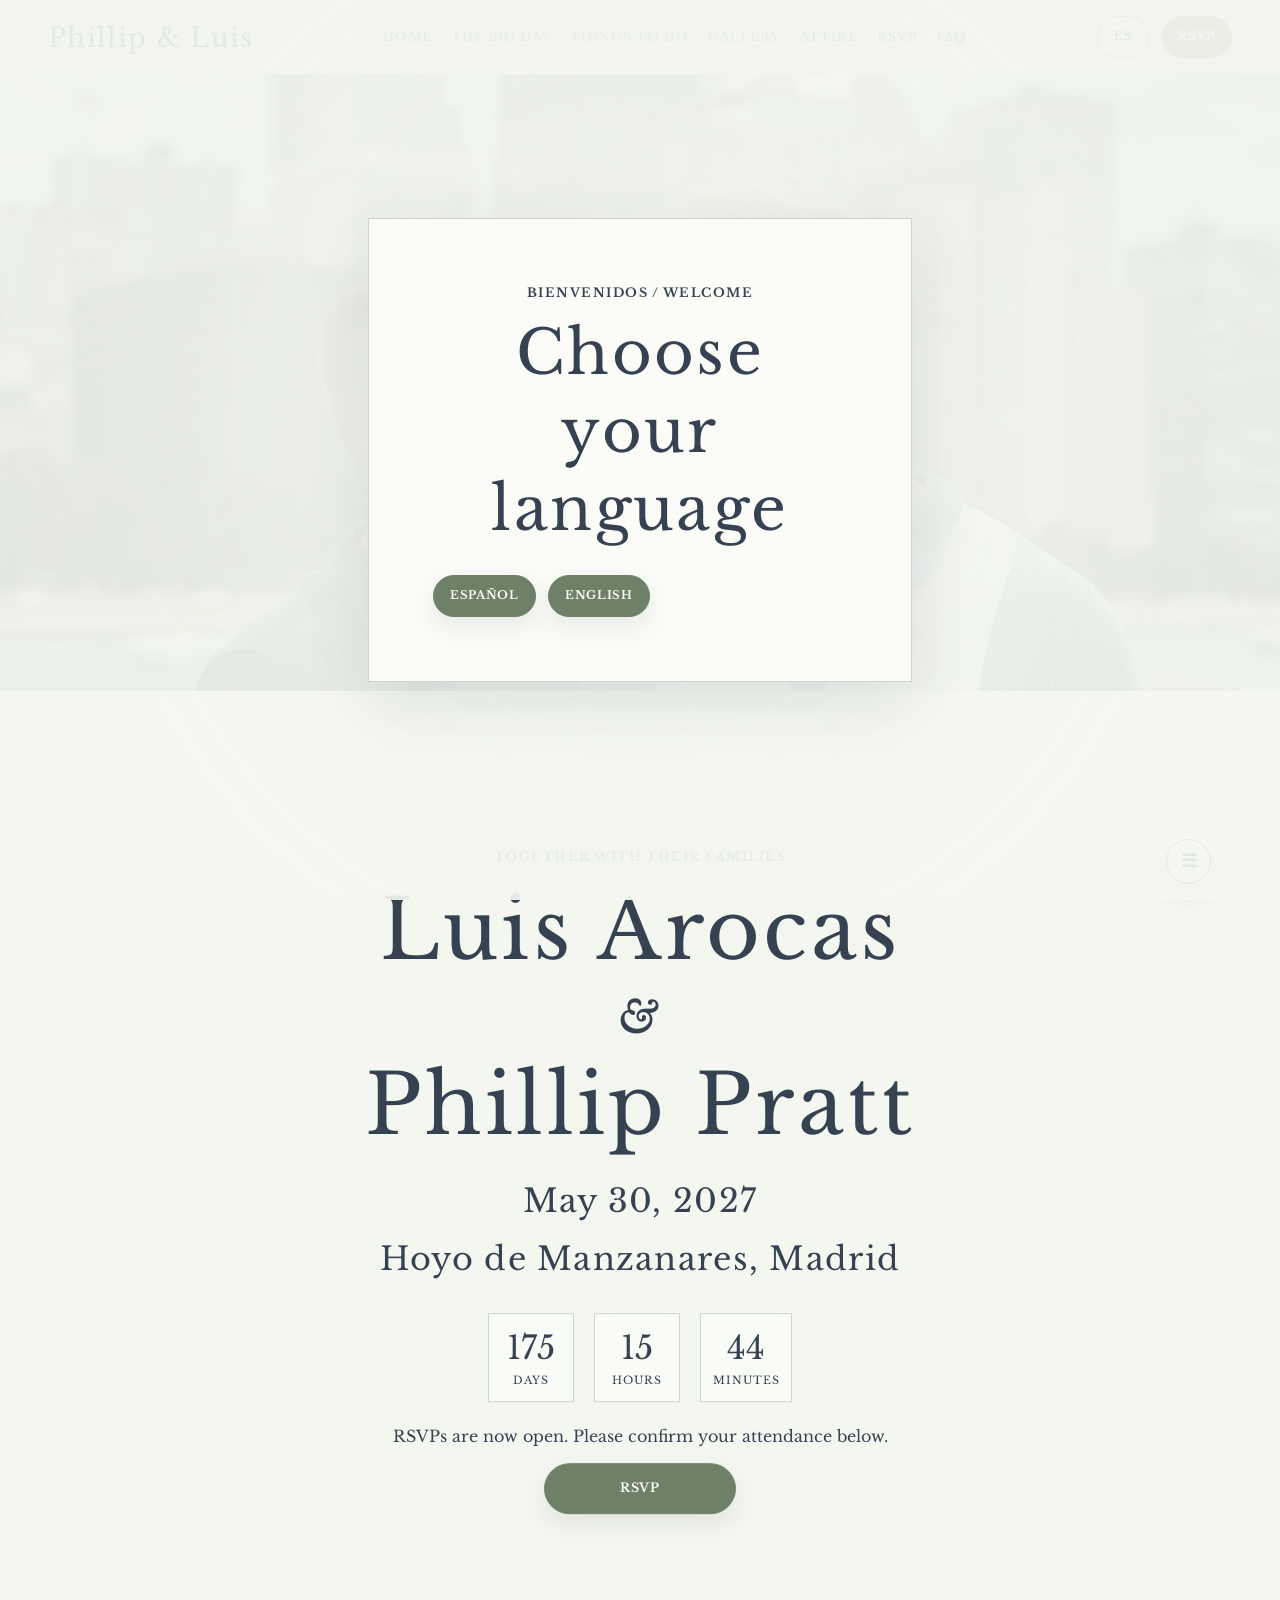
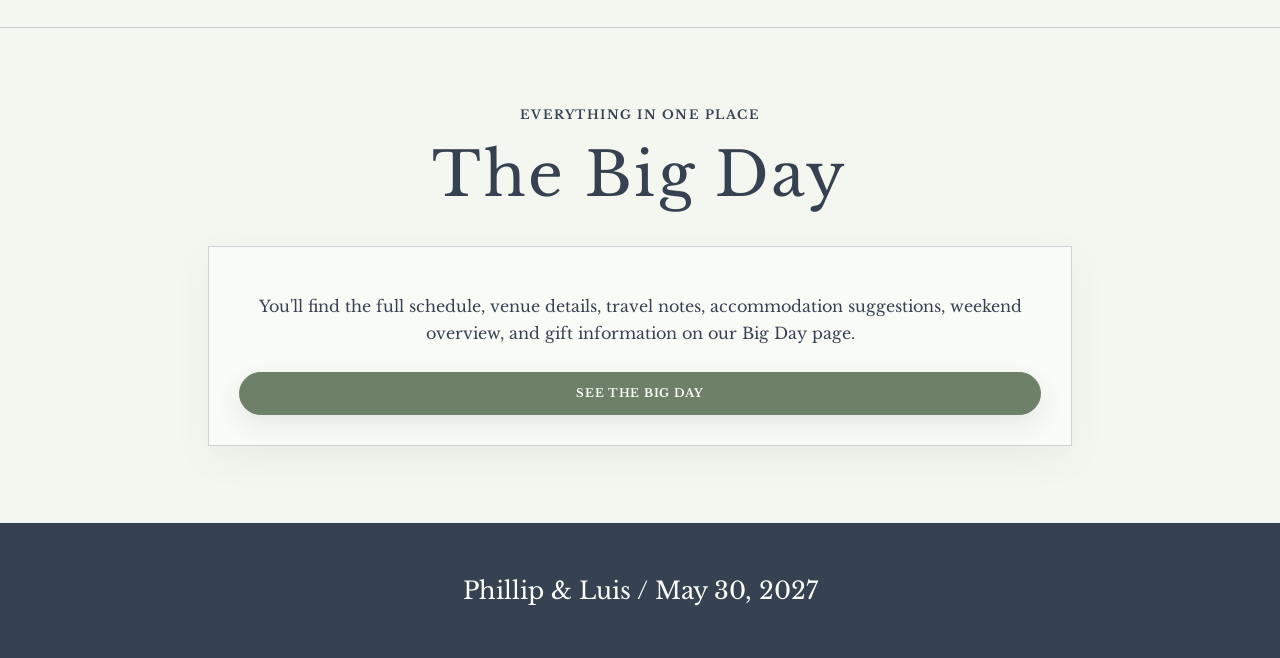
==== index.html @ b7aa7c2f "Add bilingual photo gallery" ====
<!doctype html>
<html lang="en">
  <head>
    <meta charset="utf-8" />
    <meta name="viewport" content="width=device-width, initial-scale=1" />
    <meta name="robots" content="noindex,nofollow,noarchive" />
    <title>Phillip Pratt & Luis Arocas</title>
    <script>
      try {
        if (localStorage.getItem("wedding-language")) {
          document.documentElement.classList.add("language-selected");
        }
      } catch (error) {
        // The language chooser remains available if storage is unavailable.
      }
    </script>
    <link rel="preconnect" href="https://fonts.googleapis.com" />
    <link rel="preconnect" href="https://fonts.gstatic.com" crossorigin />
    <link href="https://fonts.googleapis.com/css2?family=Libre+Baskerville:wght@400;700&display=swap" rel="stylesheet" />
    <link rel="stylesheet" href="styles.css" />
  </head>
  <body>
    <img
      class="floral floral-top"
      src="https://images.zola.com/2f2a85e8-7ad9-4984-886c-dd6a19357088"
      alt=""
      aria-hidden="true"
    />
    <img
      class="floral floral-bottom"
      src="https://images.zola.com/77ef4b64-973d-46e7-836f-13b0da264eaf"
      alt=""
      aria-hidden="true"
    />

    <div class="language-gate" id="languageGate" role="dialog" aria-modal="true" aria-labelledby="languageTitle">
      <div class="gate-panel">
        <p class="kicker">Bienvenidos / Welcome</p>
        <h1 id="languageTitle">Choose your language</h1>
        <div class="gate-actions" aria-label="Language options">
          <button class="button primary" data-language-choice="es">Español</button>
          <button class="button primary" data-language-choice="en">English</button>
        </div>
      </div>
    </div>

    <header class="site-header">
      <a class="brand" href="#home" data-i18n="brand">Phillip & Luis</a>
      <nav class="desktop-nav" aria-label="Main navigation">
        <a href="#home"><span class="desktop-label" data-i18n="navHome">Home</span><span class="mobile-label" data-i18n="navHomeMobile">Home</span></a>
        <a href="big-day.html"><span class="desktop-label" data-i18n="navBigDay">The Big Day</span><span class="mobile-label" data-i18n="navBigDayMobile">Big Day</span></a>
        <a href="things-to-do.html"><span class="desktop-label" data-i18n="navThings">Things to Do</span><span class="mobile-label" data-i18n="navThingsMobile">Plans</span></a>
        <a href="gallery.html"><span class="desktop-label" data-i18n="navGallery">Gallery</span><span class="mobile-label" data-i18n="navGalleryMobile">Photos</span></a>
        <a class="english-attire-only" href="attire.html"><span class="desktop-label" data-i18n="navAttire">Attire</span><span class="mobile-label" data-i18n="navAttireMobile">Attire</span></a>
        <a href="https://www.zola.com/wedding/luisandphil/rsvp">RSVP</a>
        <a href="faq.html"><span class="desktop-label" data-i18n="navFaq">FAQ</span><span class="mobile-label" data-i18n="navFaqMobile">FAQ</span></a>
      </nav>
      <div class="header-actions">
        <button class="lang-toggle" id="languageToggle" type="button" aria-label="Switch language">ES</button>
        <a class="rsvp-link" id="rsvpHeaderLink" href="#" data-i18n="rsvp">RSVP</a>
      </div>
    </header>

    <main>
      <section class="couple-photo-banner" aria-label="Luis and Phillip">
        <img
          src="assets/luis-phillip-chicago.webp"
          alt="Luis and Phillip together in Chicago"
          width="1800"
          height="2829"
          decoding="async"
        />
      </section>

      <section class="hero" id="home">
        <div class="hero-inner">
          <p class="kicker" data-i18n="heroKicker">Together with their families</p>
          <h1>
            <span data-i18n="firstName">Luis Arocas</span>
            <span class="amp">&amp;</span>
            <span data-i18n="secondName">Phillip Pratt</span>
          </h1>
          <p class="date" data-i18n="date">May 30, 2027</p>
          <p class="place" data-i18n="place">Hoyo de Manzanares, Madrid</p>
          <div class="countdown" id="countdown" aria-label="Countdown to wedding">
            <span><strong id="days">000</strong><small data-i18n="days">days</small></span>
            <span><strong id="hours">00</strong><small data-i18n="hours">hours</small></span>
            <span><strong id="minutes">00</strong><small data-i18n="minutes">minutes</small></span>
          </div>
          <p class="rsvp-prompt" data-i18n="rsvpPrompt">
            RSVPs are now open. Please confirm your attendance below.
          </p>
          <a class="button primary large" id="rsvpHeroLink" href="#" data-i18n="rsvp">RSVP</a>
        </div>
      </section>

      <section class="section teaser-section" id="big-day-summary">
        <div class="section-heading">
          <p class="kicker" data-i18n="summaryKicker">Everything in one place</p>
          <h2 data-i18n="summaryTitle">The Big Day</h2>
        </div>
        <div class="summary-card">
          <p data-i18n="summaryBody">
            You'll find the full schedule, venue details, travel notes, accommodation suggestions, weekend overview,
            and gift information on our Big Day page.
          </p>
          <a class="button primary" href="big-day.html" data-i18n="summaryButton">See The Big Day</a>
        </div>
      </section>

    </main>

    <footer class="site-footer">
      <p>Phillip & Luis / May 30, 2027</p>
    </footer>

    <button class="section-menu-toggle" id="sectionMenuToggle" type="button" aria-label="Open sections menu">&#9776;</button>
    <div class="section-menu" id="sectionMenu">
      <div class="section-menu-panel">
        <a href="#home" data-i18n="navHome">Home</a>
        <a href="big-day.html" data-i18n="navBigDay">The Big Day</a>
        <a href="things-to-do.html" data-i18n="navThings">Things to Do</a>
        <a href="gallery.html" data-i18n="navGallery">Gallery</a>
        <a class="english-attire-only" href="attire.html" data-i18n="navAttire">Attire</a>
        <a href="faq.html" data-i18n="navFaq">FAQ</a>
      </div>
    </div>

    <button class="back-to-top" id="backToTop" type="button" aria-label="Back to top">&#8593;</button>

    <script src="script.js"></script>
  </body>
</html>
---- styles.css ----
:root {
  --cream: #f4f7f0;
  --paper: #fbfcf8;
  --sage: #ced9cb;
  --olive: #6f8068;
  --deep: #364252;
  --moss: #dfe7db;
  --clay: #997b68;
  --ink: #364252;
  --line: rgba(54, 66, 82, 0.22);
  --shadow: 0 20px 60px rgba(54, 66, 82, 0.12);
  color-scheme: light;
}

* {
  box-sizing: border-box;
}

html {
  scroll-behavior: smooth;
}

body {
  margin: 0;
  min-height: 100vh;
  min-height: 100dvh;
  overflow-x: clip;
  display: flex;
  flex-direction: column;
  color: var(--ink);
  background: var(--cream);
  font-family: "Libre Baskerville", Georgia, serif;
  position: relative;
}

a {
  color: inherit;
}

.site-header {
  position: sticky;
  top: 0;
  z-index: 10;
  display: grid;
  grid-template-columns: auto 1fr auto;
  align-items: center;
  gap: 1rem;
  padding: 1rem clamp(1rem, 4vw, 3rem);
  background: rgba(206, 217, 203, 0.88);
  border-bottom: 1px solid var(--line);
  backdrop-filter: blur(18px);
}

.brand {
  font-size: clamp(1.2rem, 3vw, 1.65rem);
  font-weight: 400;
  letter-spacing: 0.05em;
  text-decoration: none;
}

.desktop-nav {
  display: flex;
  justify-content: center;
  gap: clamp(0.65rem, 1.5vw, 1.25rem);
  font-size: 0.76rem;
  letter-spacing: 0.08em;
  text-transform: uppercase;
}

.desktop-nav a,
.text-link {
  text-decoration: none;
  border-bottom: 1px solid transparent;
}

.mobile-label {
  display: none;
}

.desktop-nav a:hover,
.text-link:hover {
  border-color: currentColor;
}

.header-actions,
.gate-actions {
  display: flex;
  align-items: center;
  gap: 0.75rem;
}

.lang-toggle,
.rsvp-link,
.button {
  display: inline-flex;
  min-height: 2.65rem;
  align-items: center;
  justify-content: center;
  border: 1px solid var(--olive);
  border-radius: 999px;
  padding: 0 1rem;
  background: transparent;
  color: var(--deep);
  font: 700 0.72rem/1 "Libre Baskerville", Georgia, serif;
  letter-spacing: 0.06em;
  text-decoration: none;
  text-transform: uppercase;
  cursor: pointer;
  box-shadow: 0 10px 24px rgba(54, 66, 82, 0.1);
  transition:
    transform 160ms ease,
    background-color 160ms ease,
    color 160ms ease,
    border-color 160ms ease,
    box-shadow 160ms ease;
}

.button.primary,
.rsvp-link {
  background: var(--olive);
  color: var(--paper);
}

.lang-toggle:hover,
.rsvp-link:hover,
.button:hover,
.hotel-button:hover,
.resource-links a:hover,
.section-menu-toggle:hover,
.back-to-top:hover {
  transform: translateY(-1px);
  box-shadow: 0 14px 30px rgba(54, 66, 82, 0.16);
}

.button.large {
  min-width: 12rem;
  min-height: 3.2rem;
  margin-top: 0.85rem;
  padding-inline: 1.75rem;
  font-size: 0.78rem;
}

.language-gate {
  position: fixed;
  inset: 0;
  z-index: 30;
  display: grid;
  place-items: center;
  padding: 1.2rem;
  background:
    linear-gradient(rgba(244, 247, 240, 0.92), rgba(244, 247, 240, 0.92)),
    radial-gradient(circle at center, var(--moss), transparent 34rem);
}

.language-gate.is-hidden {
  display: none;
}

.language-selected .language-gate {
  display: none;
}

.gate-panel {
  width: min(34rem, 100%);
  padding: clamp(2rem, 6vw, 4rem);
  text-align: center;
  background: var(--paper);
  border: 1px solid var(--line);
  box-shadow: var(--shadow);
}

.gate-panel h1,
.hero h1,
.section h2 {
  margin: 0;
  font-weight: 400;
  line-height: 1.28;
  letter-spacing: 0.04em;
}

.gate-panel h1 {
  font-size: clamp(2rem, 7vw, 3.8rem);
  margin-bottom: 1.7rem;
}

.kicker {
  margin: 0 0 0.65rem;
  color: var(--deep);
  font-size: 0.78rem;
  font-weight: 700;
  letter-spacing: 0.12em;
  text-transform: uppercase;
}

.hero {
  min-height: calc(100vh - 4.25rem);
  display: grid;
  place-items: center;
  padding: clamp(3rem, 6vw, 5.5rem) 1.25rem clamp(7rem, 15vw, 12rem);
  text-align: center;
}

.hero-inner {
  width: min(62rem, 100%);
  transform: translateY(clamp(3.8rem, 8.8vh, 6.4rem));
}

.hero h1 {
  display: grid;
  gap: 0.08em;
  color: var(--deep);
  font-size: clamp(2.75rem, 7vw, 5.15rem);
}

.hero h1 span {
  white-space: nowrap;
}

.hero .amp {
  color: var(--deep);
  font-size: 0.54em;
  font-style: italic;
}

.date,
.place {
  margin: 1rem 0 0;
  font-size: clamp(1.45rem, 3vw, 2rem);
  letter-spacing: 0.04em;
}

.place {
  margin-top: 0.35rem;
  color: var(--deep);
}

.countdown {
  display: flex;
  justify-content: center;
  gap: clamp(0.75rem, 3vw, 1.25rem);
  margin-top: 1.7rem;
}

.hero-link-row {
  margin: 1rem 0 0;
}

.rsvp-prompt {
  width: min(32rem, 100%);
  margin: 1.35rem auto 0;
  color: var(--deep);
  font-size: clamp(0.86rem, 1.6vw, 1rem);
  line-height: 1.6;
}

.summary-card,
.gift-card {
  background: rgba(251, 252, 248, 0.82);
  border: 1px solid var(--line);
  box-shadow: 0 12px 36px rgba(55, 61, 45, 0.06);
}

.summary-card,
.gift-card {
  width: min(54rem, 100%);
  margin-inline: auto;
  display: grid;
  gap: 0.65rem;
  padding: clamp(1.35rem, 3vw, 1.9rem);
  text-align: center;
}

.teaser-section {
  padding-top: clamp(2.7rem, 6vw, 4rem);
}

.couple-photo-banner {
  width: 100%;
  aspect-ratio: 2.08 / 1;
  background: var(--sage);
  overflow: hidden;
}

.couple-photo-banner img {
  display: block;
  width: 100%;
  height: 100%;
  object-fit: cover;
  object-position: center 35%;
}

.page-copy-stack {
  width: min(58rem, 100%);
  margin-inline: auto;
}

.countdown-section {
  padding-top: clamp(1rem, 3vw, 2rem);
}

.countdown-static {
  width: min(28rem, 100%);
  margin-inline: auto;
}

.notice-countdown {
  padding-top: 0;
}

.countdown span {
  min-width: 5.4rem;
  padding: 0.85rem 0.7rem;
  background: rgba(251, 252, 248, 0.72);
  border: 1px solid var(--line);
}

.countdown strong {
  display: block;
  font-size: 2rem;
  font-weight: 400;
}

.countdown small {
  color: var(--deep);
  font-size: 0.68rem;
  letter-spacing: 0.1em;
  text-transform: uppercase;
}

.section {
  padding: clamp(3rem, 6vw, 5rem) clamp(1.25rem, 5vw, 5rem);
  border-top: 1px solid var(--line);
}

.section-heading {
  max-width: 52rem;
  margin: 0 auto clamp(1.2rem, 3vw, 2rem);
  text-align: center;
}

.section h2 {
  color: var(--deep);
  font-size: clamp(2rem, 5vw, 3.8rem);
}

#travel h2 {
  white-space: nowrap;
}

.timeline,
.faq-list,
.venue-panel {
  width: min(54rem, 100%);
  margin-inline: auto;
}

.timeline {
  display: grid;
  gap: 0.8rem;
}

.timeline article,
.venue-panel,
.info-grid article,
.faq-list details {
  background: rgba(251, 252, 248, 0.76);
  border: 1px solid var(--line);
  box-shadow: 0 12px 36px rgba(55, 61, 45, 0.06);
}

.timeline article {
  display: grid;
  gap: 0.75rem;
  padding: clamp(1.2rem, 3vw, 1.8rem);
  text-align: center;
}

h3 {
  margin: 0 0 0.4rem;
  font-size: 1.7rem;
  font-weight: 400;
}

p {
  line-height: 1.65;
}

.timeline p,
.venue-panel p,
.info-grid p,
.faq-list p,
.copy-stack p {
  margin: 0;
}

.venue-panel {
  margin-top: 1rem;
  padding: clamp(1.2rem, 3vw, 1.8rem);
  text-align: center;
}

.attire,
.section-note,
.banner-copy {
  color: var(--deep);
}

.banner-copy {
  width: min(40rem, 100%);
  margin: 1.75rem auto 0;
  font-size: 0.9rem;
  padding: 0.95rem 1.1rem;
  background: rgba(231, 236, 227, 0.88);
  border: 1px solid rgba(54, 66, 82, 0.12);
}

.split {
  display: grid;
  grid-template-columns: minmax(15rem, 0.75fr) minmax(18rem, 1fr);
  gap: clamp(2rem, 6vw, 5rem);
  align-items: start;
}

#travel.split {
  grid-template-columns: 1fr;
  gap: clamp(0.8rem, 2vw, 1.25rem);
}

#hotels.split {
  grid-template-columns: 1fr;
  gap: clamp(0.8rem, 2vw, 1.25rem);
}

#travel > div:first-child {
  max-width: 46rem;
  margin-inline: auto;
  text-align: center;
}

#travel .copy-stack,
#hotels .copy-stack {
  width: min(58rem, 100%);
  margin-inline: auto;
}

.muted {
  background: rgba(255, 253, 248, 0.42);
}

.copy-stack {
  display: grid;
  gap: 1rem;
  font-size: 1.03rem;
}

.travel-note {
  display: grid;
  grid-template-columns: repeat(2, minmax(0, 1fr));
  gap: 1rem;
}

.travel-note article {
  display: grid;
  gap: 0.9rem;
  align-content: start;
  padding: clamp(1.2rem, 3vw, 1.8rem);
  background: rgba(251, 252, 248, 0.76);
  border: 1px solid var(--line);
  box-shadow: 0 12px 36px rgba(55, 61, 45, 0.06);
}

.resource-links {
  display: flex;
  flex-wrap: wrap;
  gap: 0.65rem;
  margin-top: 0.2rem;
}

.resource-links a {
  display: inline-flex;
  min-height: 2.55rem;
  align-items: center;
  border: 1px solid var(--deep);
  border-radius: 999px;
  padding: 0.7rem 0.95rem;
  background: var(--deep);
  color: var(--paper);
  font-size: 0.72rem;
  font-weight: 700;
  letter-spacing: 0.05em;
  text-decoration: none;
  text-transform: uppercase;
}

.resource-links a:hover {
  border-color: var(--deep);
  background: transparent;
  color: var(--deep);
}

html[lang="es"] .english-only {
  display: none;
}

html[lang="es"] .english-attire-only {
  display: none;
}

.hotel-grid {
  display: grid;
  grid-template-columns: repeat(2, minmax(0, 1fr));
  gap: 0.85rem;
}

.hotel-card {
  display: grid;
  gap: 0.8rem;
  align-content: start;
  padding: 1.35rem;
  background: rgba(251, 252, 248, 0.82);
  border: 1px solid var(--line);
  box-shadow: 0 12px 36px rgba(55, 61, 45, 0.06);
}

.shuttle-card {
  grid-column: 1 / -1;
}

.hotel-button {
  display: inline-flex;
  min-height: 3rem;
  align-items: center;
  justify-content: center;
  border: 1px solid var(--deep);
  border-radius: 999px;
  padding: 0.85rem 1.2rem;
  background: var(--deep);
  color: var(--paper);
  font-size: 0.78rem;
  font-weight: 700;
  letter-spacing: 0.06em;
  text-align: center;
  text-decoration: none;
  text-transform: uppercase;
  box-shadow: 0 10px 24px rgba(54, 66, 82, 0.12);
  transition:
    transform 160ms ease,
    background-color 160ms ease,
    color 160ms ease;
}

.hotel-button:hover {
  background: transparent;
  color: var(--deep);
}

.info-grid {
  display: grid;
  grid-template-columns: repeat(2, minmax(0, 1fr));
  gap: 0.85rem;
}

.info-grid article,
.faq-list details {
  padding: 1.35rem;
}

.faq-list {
  display: grid;
  gap: 0.7rem;
}

.faq-list summary {
  cursor: pointer;
  font-size: 1.45rem;
}

.site-footer {
  margin-top: auto;
  padding: 3rem 1rem;
  color: var(--paper);
  background: var(--deep);
  text-align: center;
}

.site-footer p {
  margin: 0;
  font-size: 1.5rem;
}

.notice-page {
  position: relative;
  min-height: 100vh;
  padding: clamp(2rem, 5vw, 3rem) 1.25rem;
  display: grid;
  place-items: center;
}

.notice-card {
  position: relative;
  z-index: 1;
  width: min(34rem, 100%);
  padding: clamp(2rem, 6vw, 3rem);
  text-align: center;
  background: rgba(251, 252, 248, 0.92);
  border: 1px solid var(--line);
  box-shadow: var(--shadow);
}

.notice-card h1 {
  margin: 0.35rem 0 0;
  color: var(--deep);
  font-size: clamp(2rem, 6vw, 3.2rem);
  font-weight: 400;
  line-height: 1.22;
  letter-spacing: 0.04em;
}

.notice-card p {
  margin: 1rem 0 0;
  line-height: 1.7;
}

.notice-actions {
  display: flex;
  justify-content: center;
  gap: 0.75rem;
  margin-top: 1.5rem;
}

.subpage-main {
  position: relative;
  z-index: 1;
}

.subpage-hero {
  padding: clamp(5.5rem, 10vw, 7.5rem) clamp(1.25rem, 5vw, 5rem) clamp(2.5rem, 5vw, 4rem);
  text-align: center;
}

.subpage-hero-inner {
  width: min(58rem, 100%);
  margin: 0 auto;
}

.subpage-hero h1 {
  margin: 0;
  color: var(--deep);
  font-size: clamp(2.4rem, 7vw, 4.4rem);
  font-weight: 400;
  line-height: 1.18;
  letter-spacing: 0.04em;
}

.subpage-hero p {
  width: min(38rem, 100%);
  margin: 1rem auto 0;
  font-size: 1rem;
}

.feature-grid,
.city-grid,
.attire-gallery {
  display: grid;
  gap: 1rem;
  width: min(68rem, 100%);
  margin: 0 auto;
}

.feature-grid,
.city-grid {
  grid-template-columns: repeat(2, minmax(0, 1fr));
}

.feature-grid-single {
  grid-template-columns: minmax(0, 1fr);
  width: min(34rem, 100%);
}

.feature-card,
.city-card,
.attire-copy,
.gallery-card {
  background: rgba(251, 252, 248, 0.82);
  border: 1px solid var(--line);
  box-shadow: 0 12px 36px rgba(55, 61, 45, 0.06);
}

.feature-card,
.city-card {
  display: grid;
  gap: 0.9rem;
  align-content: start;
  padding: clamp(1.25rem, 3vw, 1.8rem);
}

.feature-meta {
  display: flex;
  flex-wrap: wrap;
  gap: 0.5rem;
}

.tag {
  display: inline-flex;
  align-items: center;
  min-height: 2rem;
  padding: 0 0.8rem;
  border: 1px solid var(--line);
  border-radius: 999px;
  background: rgba(223, 231, 219, 0.55);
  font-size: 0.68rem;
  font-weight: 700;
  letter-spacing: 0.08em;
  text-transform: uppercase;
}

.page-section {
  padding: 0 clamp(1.25rem, 5vw, 5rem) clamp(3rem, 6vw, 5rem);
}

.page-section-heading {
  width: min(58rem, 100%);
  margin: 0 auto 1.35rem;
  text-align: center;
}

.page-section-heading h2 {
  margin: 0;
  color: var(--deep);
  font-size: clamp(1.9rem, 5vw, 3rem);
  font-weight: 400;
  letter-spacing: 0.04em;
}

.city-card a,
.feature-card a {
  justify-self: start;
}

.attire-layout {
  display: grid;
  grid-template-columns: minmax(16rem, 0.85fr) minmax(20rem, 1.15fr);
  gap: 1rem;
  width: min(68rem, 100%);
  margin: 0 auto;
}

.attire-copy {
  display: grid;
  gap: 1rem;
  align-content: start;
  padding: clamp(1.35rem, 3vw, 1.9rem);
}

.attire-gallery {
  grid-template-columns: 1fr;
  gap: 1.25rem;
}

.attire-gallery-large .gallery-card img {
  aspect-ratio: 4 / 3;
}

.attire-gallery-single .gallery-card img {
  height: auto;
  aspect-ratio: auto;
  object-fit: contain;
}

.gallery-section {
  padding-top: clamp(1rem, 2vw, 1.75rem);
}

.gallery-page-grid {
  display: grid;
  grid-template-columns: repeat(3, minmax(0, 1fr));
  gap: 1rem;
  width: min(72rem, 100%);
  margin: 0 auto;
}

.gallery-page-item {
  display: block;
  width: 100%;
  aspect-ratio: 4 / 5;
  margin: 0;
  padding: 0;
  overflow: hidden;
  border: 1px solid var(--line);
  border-radius: 4px;
  background: var(--paper);
  box-shadow: 0 12px 36px rgba(55, 61, 45, 0.08);
  cursor: zoom-in;
}

.gallery-page-item img {
  display: block;
  width: 100%;
  height: 100%;
  object-fit: cover;
  transition: transform 240ms ease;
}

.gallery-page-item-wide {
  grid-column: span 2;
  aspect-ratio: 2 / 1;
}

.gallery-page-item:hover img,
.gallery-page-item:focus-visible img {
  transform: scale(1.015);
}

.gallery-page-item:focus-visible {
  outline: 2px solid var(--deep);
  outline-offset: 3px;
}

.gallery-lightbox {
  width: 100vw;
  max-width: none;
  height: 100vh;
  max-height: none;
  margin: 0;
  padding: clamp(3.5rem, 7vw, 5rem) clamp(3.5rem, 8vw, 7rem);
  overflow: hidden;
  border: 0;
  background: rgba(28, 35, 31, 0.96);
  color: var(--paper);
}

.gallery-lightbox[open] {
  display: grid;
  grid-template-columns: auto minmax(0, 1fr) auto;
  align-items: center;
  gap: clamp(0.75rem, 2vw, 1.5rem);
}

.gallery-lightbox::backdrop {
  background: rgba(28, 35, 31, 0.82);
}

.gallery-lightbox img {
  display: block;
  width: 100%;
  height: 100%;
  min-height: 0;
  object-fit: contain;
}

.gallery-lightbox-close,
.gallery-lightbox-nav {
  display: inline-grid;
  width: 2.75rem;
  height: 2.75rem;
  place-items: center;
  border: 1px solid rgba(251, 252, 248, 0.65);
  border-radius: 50%;
  background: rgba(251, 252, 248, 0.1);
  color: var(--paper);
  font: 400 1.35rem/1 Georgia, serif;
  cursor: pointer;
}

.gallery-lightbox-close {
  position: absolute;
  top: 1rem;
  right: 1rem;
  font-size: 1.8rem;
}

.gallery-lightbox-close:hover,
.gallery-lightbox-nav:hover {
  background: rgba(251, 252, 248, 0.22);
}

.gallery-card {
  overflow: hidden;
}

.gallery-card img {
  display: block;
  width: 100%;
  aspect-ratio: 5 / 4;
  object-fit: cover;
}

.gallery-card figcaption {
  padding: 0.85rem 1rem 1rem;
  font-size: 0.88rem;
  line-height: 1.55;
}

.back-to-top {
  position: fixed;
  right: 1rem;
  bottom: 1rem;
  z-index: 20;
  width: 2.8rem;
  min-height: 2.8rem;
  border: 1px solid var(--deep);
  border-radius: 999px;
  padding: 0;
  background: var(--deep);
  color: var(--paper);
  font: 700 1rem/1 "Libre Baskerville", Georgia, serif;
  box-shadow: 0 10px 24px rgba(54, 66, 82, 0.12);
  cursor: pointer;
  opacity: 0;
  pointer-events: none;
  transform: translateY(0.6rem);
  transition:
    opacity 160ms ease,
    transform 160ms ease;
}

.back-to-top.is-visible {
  opacity: 1;
  pointer-events: auto;
  transform: translateY(0);
}

.section-menu-toggle {
  position: fixed;
  right: 4.3rem;
  bottom: 1rem;
  z-index: 20;
  width: 2.8rem;
  min-height: 2.8rem;
  border: 1px solid var(--deep);
  border-radius: 999px;
  padding: 0;
  background: rgba(251, 252, 248, 0.96);
  color: var(--deep);
  font: 700 1.1rem/1 "Libre Baskerville", Georgia, serif;
  box-shadow: 0 10px 24px rgba(54, 66, 82, 0.12);
  cursor: pointer;
}

.section-menu {
  position: fixed;
  right: 1rem;
  bottom: 4.4rem;
  z-index: 19;
  opacity: 0;
  pointer-events: none;
  transform: translateY(0.5rem);
  transition:
    opacity 160ms ease,
    transform 160ms ease;
}

.section-menu.is-open {
  opacity: 1;
  pointer-events: auto;
  transform: translateY(0);
}

.section-menu-panel {
  display: grid;
  gap: 0.5rem;
  width: min(22rem, 100%);
  margin-left: auto;
  padding: 0.8rem;
  background: rgba(251, 252, 248, 0.98);
  border: 1px solid var(--line);
  box-shadow: 0 18px 36px rgba(54, 66, 82, 0.18);
}

.section-menu-panel a {
  display: block;
  padding: 0.7rem 0.85rem;
  color: var(--deep);
  text-decoration: none;
  border: 1px solid transparent;
}

.section-menu-panel a:hover {
  border-color: var(--line);
  background: rgba(206, 217, 203, 0.24);
}

.floral {
  position: absolute;
  z-index: 0;
  pointer-events: none;
  opacity: 0.94;
  display: block;
  height: auto;
  max-width: 100vw;
  user-select: none;
}

.floral-top {
  top: 4.25rem;
  left: 0;
  width: 100%;
}

.floral-bottom {
  right: 0;
  bottom: 0;
  width: min(80%, 54rem);
}

main,
.site-header,
.site-footer {
  position: relative;
  z-index: 1;
}

main {
  flex: 1 0 auto;
}

@media (max-width: 820px) {
  .site-header {
    grid-template-columns: 1fr auto;
  }

  .desktop-nav {
    grid-column: 1 / -1;
    order: 3;
    overflow-x: auto;
    justify-content: start;
    padding-bottom: 0.15rem;
  }

  .header-actions {
    justify-content: end;
  }

  .timeline article,
  .split,
  .info-grid,
  .hotel-grid,
  .travel-note,
  .feature-grid,
  .city-grid,
  .attire-layout,
  .attire-gallery {
    grid-template-columns: 1fr;
  }

  .shuttle-card {
    grid-column: auto;
  }

  .couple-photo-banner {
    aspect-ratio: 3 / 2;
  }

  .couple-photo-banner img {
    object-position: center 40%;
  }

  .gallery-page-grid {
    grid-template-columns: repeat(2, minmax(0, 1fr));
  }
}

@media (max-width: 540px) {
  .site-header {
    grid-template-columns: 1fr auto;
  }

  .desktop-nav {
    display: grid;
    grid-column: 1 / -1;
    order: 3;
    grid-template-columns: repeat(4, minmax(0, 1fr));
    gap: 0.55rem 0.8rem;
    padding-bottom: 0.25rem;
    justify-content: stretch;
    overflow: visible;
    font-size: 0.68rem;
    letter-spacing: 0.05em;
  }

  .desktop-nav a {
    display: block;
    text-align: center;
    white-space: nowrap;
  }

  .desktop-label {
    display: none;
  }

  .mobile-label {
    display: inline;
  }

  .mobile-hidden-nav {
    display: none;
  }

  .floral-top {
    top: 6.2rem;
    left: -8vw;
    width: 116vw;
    max-width: none;
    opacity: 0.82;
  }

  .floral-bottom {
    right: -6vw;
    bottom: -0.4rem;
    width: 84vw;
    max-width: none;
    opacity: 0.82;
  }

  .hero {
    min-height: calc(100vh - 6.25rem);
    padding-top: 3rem;
    padding-inline: 1.2rem;
    padding-bottom: 48vw;
  }

  .hero-inner {
    width: min(21.25rem, 100%);
    transform: translateY(2.9rem);
  }

  .hero h1 {
    font-size: clamp(1.42rem, 7vw, 2.15rem);
    gap: 0.18em;
  }

  .date,
  .place {
    font-size: clamp(0.82rem, 4.2vw, 0.98rem);
  }

  .kicker {
    font-size: 0.62rem;
    letter-spacing: 0.1em;
  }

  .banner-copy {
    width: min(17.75rem, 100%);
    margin-top: 0.95rem;
    font-size: 0.7rem;
    line-height: 1.58;
    padding: 0.78rem 0.85rem;
  }

  #schedule.section {
    padding-top: 2.2rem;
  }

  .button.large {
    min-width: 0;
    margin-top: 1rem;
  }

  #travel h2 {
    font-size: clamp(1.65rem, 9vw, 2.4rem);
  }

  .gate-actions {
    flex-direction: column;
  }

  .countdown {
    gap: 0.45rem;
  }

  .countdown span {
    flex: 1 1 0;
    min-width: 0;
    padding: 0.5rem 0.28rem;
  }

  .countdown strong {
    font-size: 1.12rem;
  }

  .countdown small {
    font-size: 0.5rem;
  }

  .button,
  .rsvp-link,
  .lang-toggle,
  .hotel-button {
    width: 100%;
  }

  .header-actions {
    width: 100%;
  }

  .lang-toggle {
    width: 3.1rem;
  }

  .rsvp-link {
    width: auto;
    flex: 1;
  }

  .notice-actions {
    flex-direction: column;
  }

  .subpage-hero p {
    font-size: 0.94rem;
  }

  .subpage-hero {
    padding-top: 6.4rem;
  }

  .couple-photo-banner img {
    object-position: center 44%;
  }

  .couple-photo-banner {
    aspect-ratio: 4 / 5;
  }

  .gallery-page-grid {
    grid-template-columns: minmax(0, 1fr);
  }

  .gallery-page-item-wide {
    grid-column: auto;
    aspect-ratio: 3 / 2;
  }

  .gallery-lightbox {
    padding: 4rem 0.75rem 1rem;
  }

  .gallery-lightbox[open] {
    grid-template-columns: 2.75rem minmax(0, 1fr) 2.75rem;
    gap: 0.35rem;
  }

  .back-to-top {
    right: 0.75rem;
    bottom: 0.75rem;
  }

  .section-menu-toggle {
    right: 4rem;
    bottom: 0.75rem;
  }

  .section-menu {
    left: 0.75rem;
    right: 0.75rem;
    bottom: 4.15rem;
  }

  .section-menu-panel {
    width: 100%;
  }
}
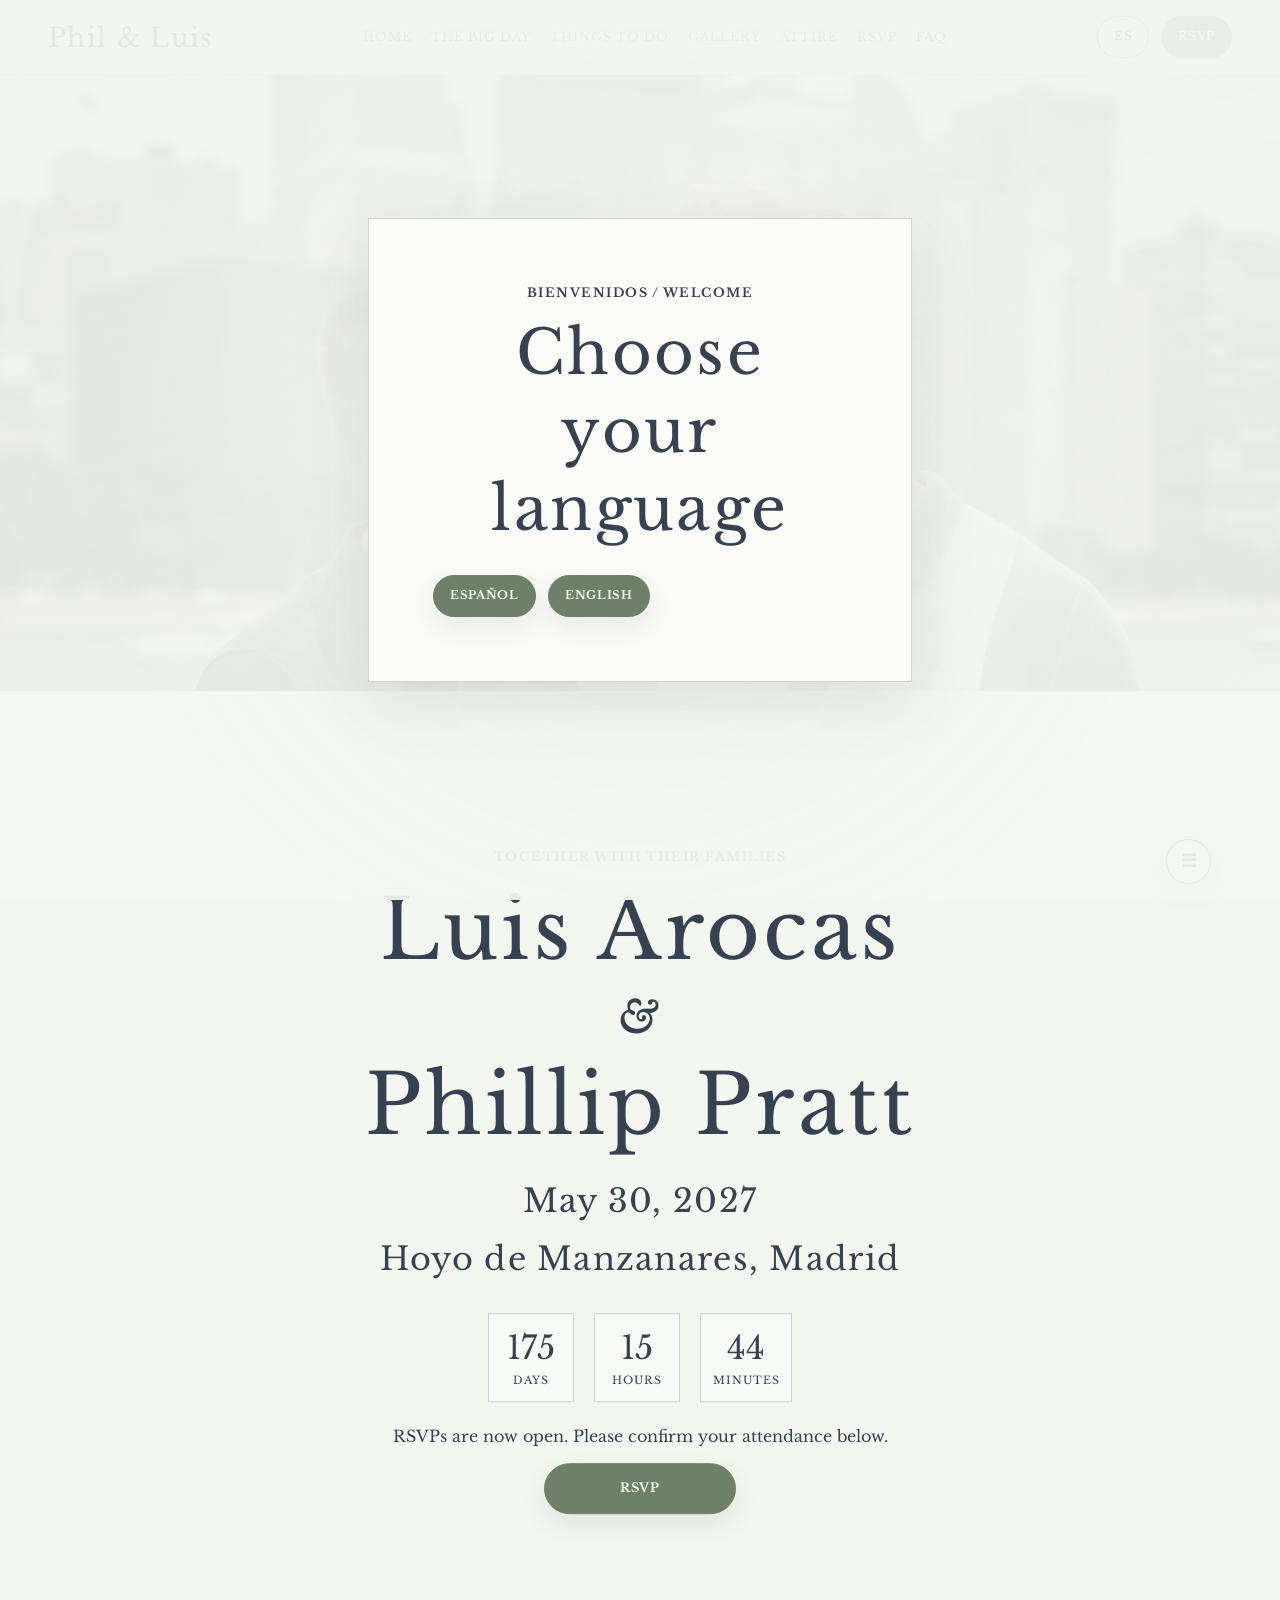
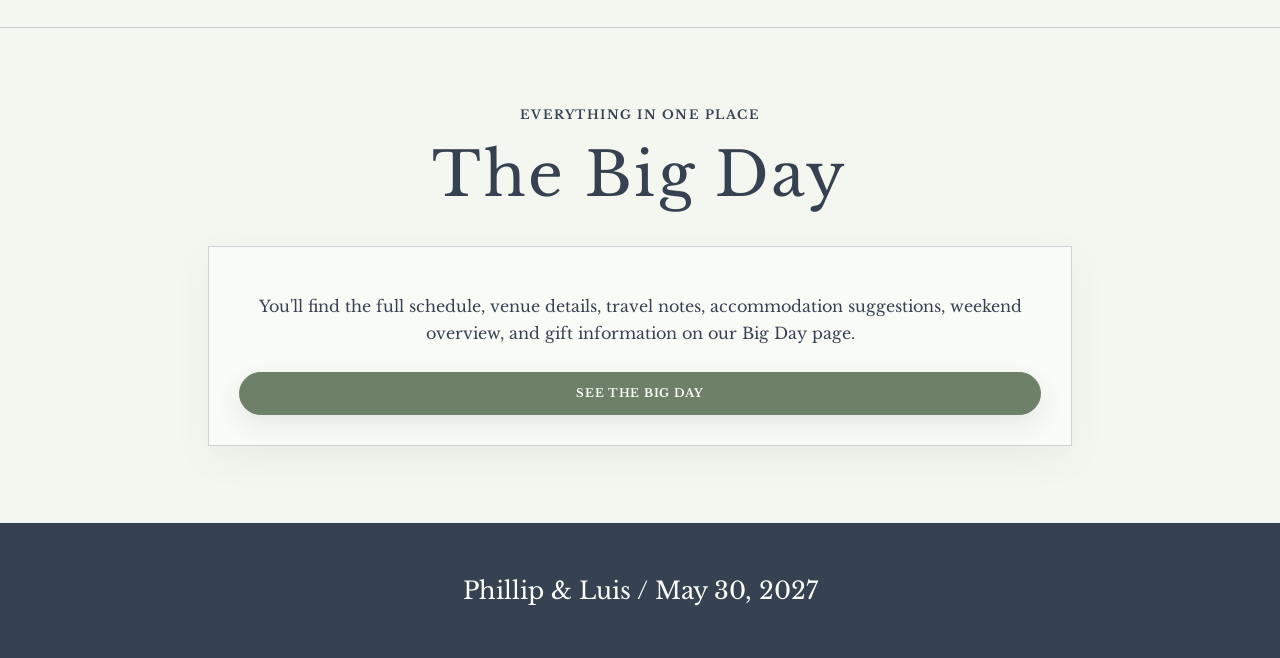
==== commit c44331e1: "Shorten header names" ====
--- a/index.html
+++ b/index.html
@@ -45,7 +45,7 @@
     </div>
 
     <header class="site-header">
-      <a class="brand" href="#home" data-i18n="brand">Phillip & Luis</a>
+      <a class="brand" href="#home" data-i18n="brand">Phil & Luis</a>
       <nav class="desktop-nav" aria-label="Main navigation">
         <a href="#home"><span class="desktop-label" data-i18n="navHome">Home</span><span class="mobile-label" data-i18n="navHomeMobile">Home</span></a>
         <a href="big-day.html"><span class="desktop-label" data-i18n="navBigDay">The Big Day</span><span class="mobile-label" data-i18n="navBigDayMobile">Big Day</span></a>
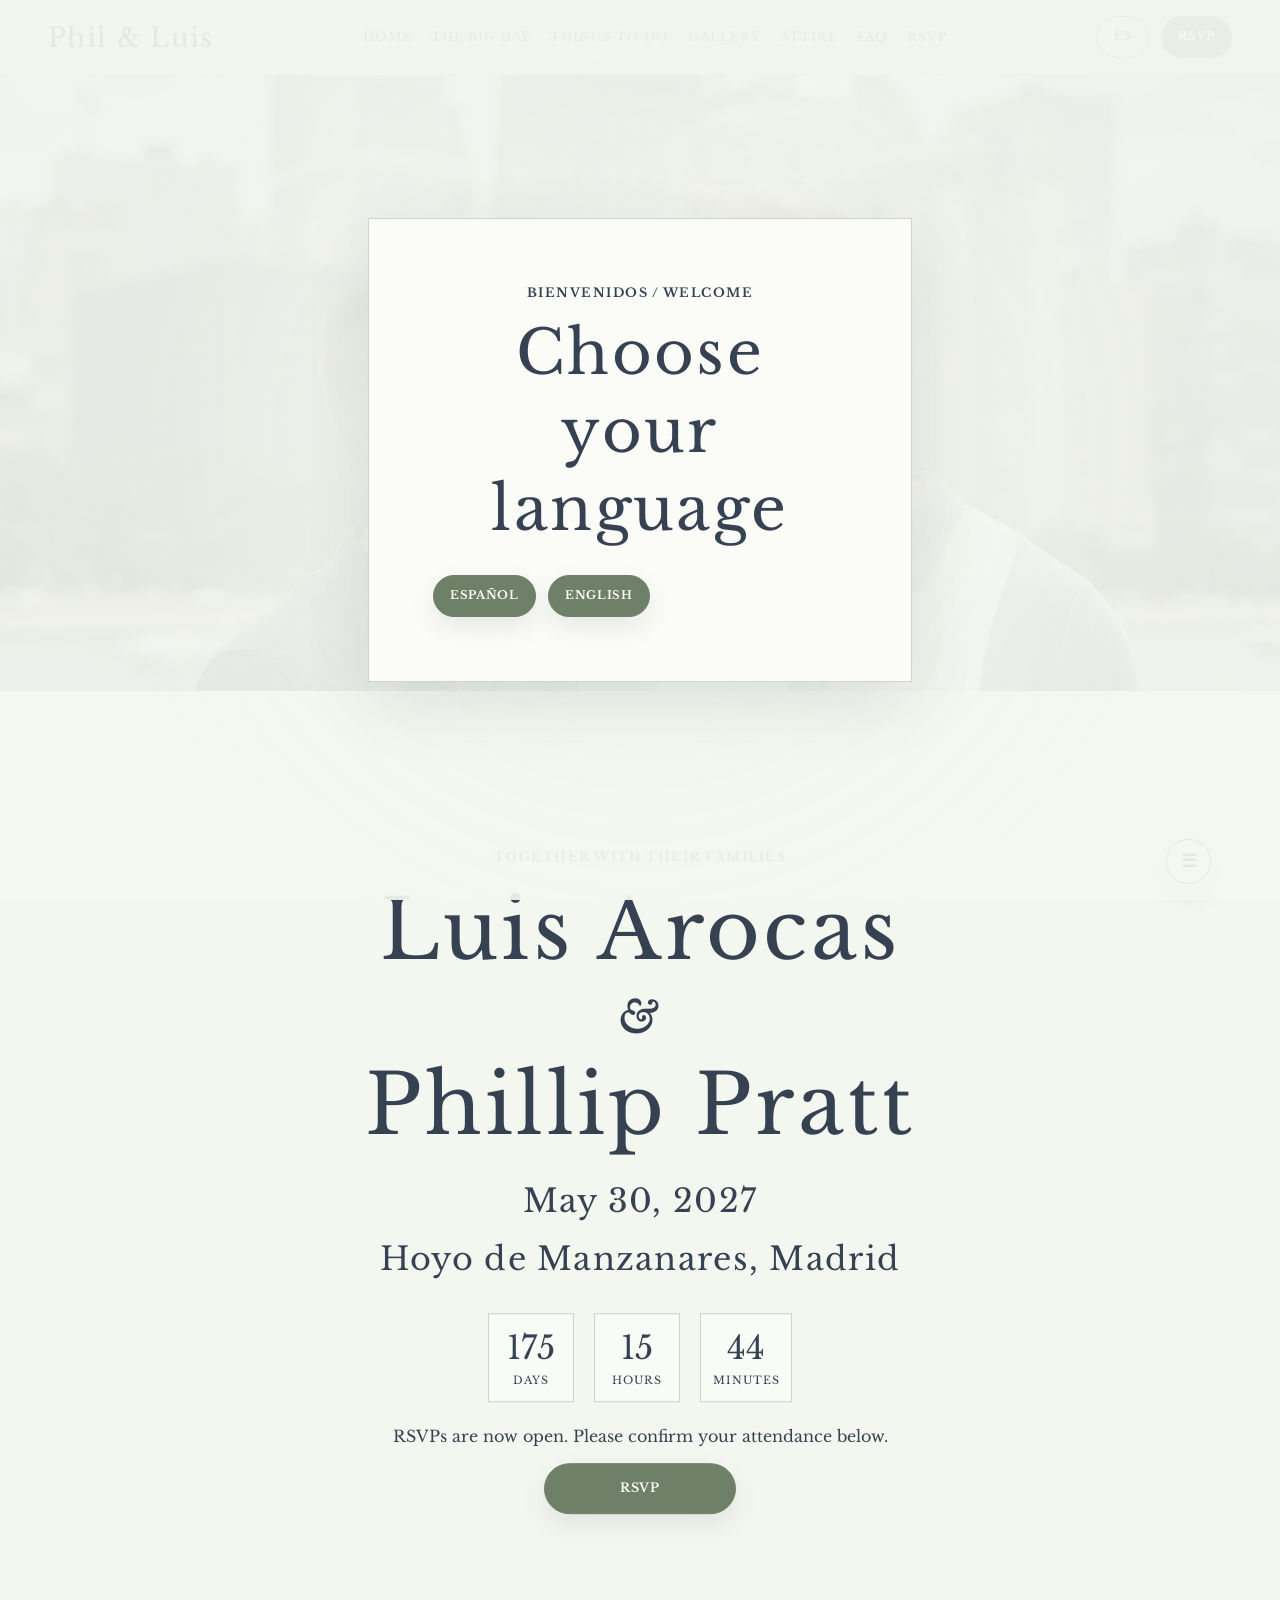
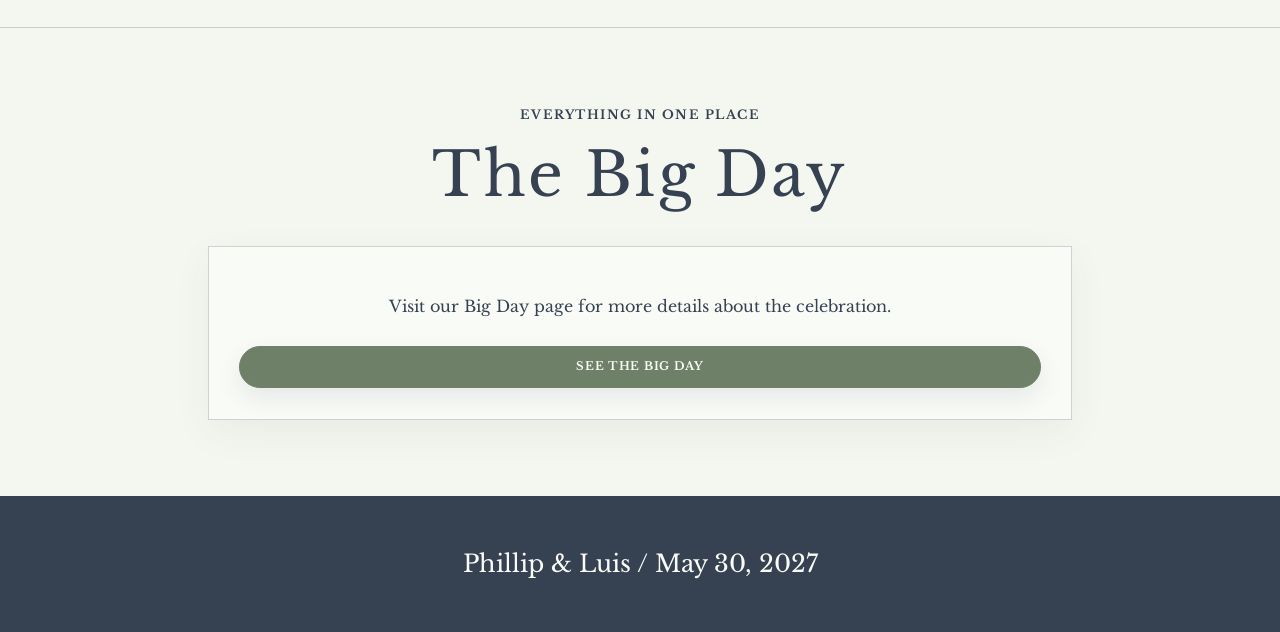
==== commit 5f2c0bfc: "Refine bilingual content and RSVP navigation" ====
--- a/index.html
+++ b/index.html
@@ -52,8 +52,8 @@
         <a href="things-to-do.html"><span class="desktop-label" data-i18n="navThings">Things to Do</span><span class="mobile-label" data-i18n="navThingsMobile">Plans</span></a>
         <a href="gallery.html"><span class="desktop-label" data-i18n="navGallery">Gallery</span><span class="mobile-label" data-i18n="navGalleryMobile">Photos</span></a>
         <a class="english-attire-only" href="attire.html"><span class="desktop-label" data-i18n="navAttire">Attire</span><span class="mobile-label" data-i18n="navAttireMobile">Attire</span></a>
-        <a href="https://www.zola.com/wedding/luisandphil/rsvp">RSVP</a>
         <a href="faq.html"><span class="desktop-label" data-i18n="navFaq">FAQ</span><span class="mobile-label" data-i18n="navFaqMobile">FAQ</span></a>
+        <a href="https://www.zola.com/wedding/luisandphil/rsvp" data-i18n="navRsvp">RSVP</a>
       </nav>
       <div class="header-actions">
         <button class="lang-toggle" id="languageToggle" type="button" aria-label="Switch language">ES</button>
@@ -90,7 +90,7 @@
           <p class="rsvp-prompt" data-i18n="rsvpPrompt">
             RSVPs are now open. Please confirm your attendance below.
           </p>
-          <a class="button primary large" id="rsvpHeroLink" href="#" data-i18n="rsvp">RSVP</a>
+          <a class="button primary large" id="rsvpHeroLink" href="#" data-i18n="rsvpHero">RSVP</a>
         </div>
       </section>
 
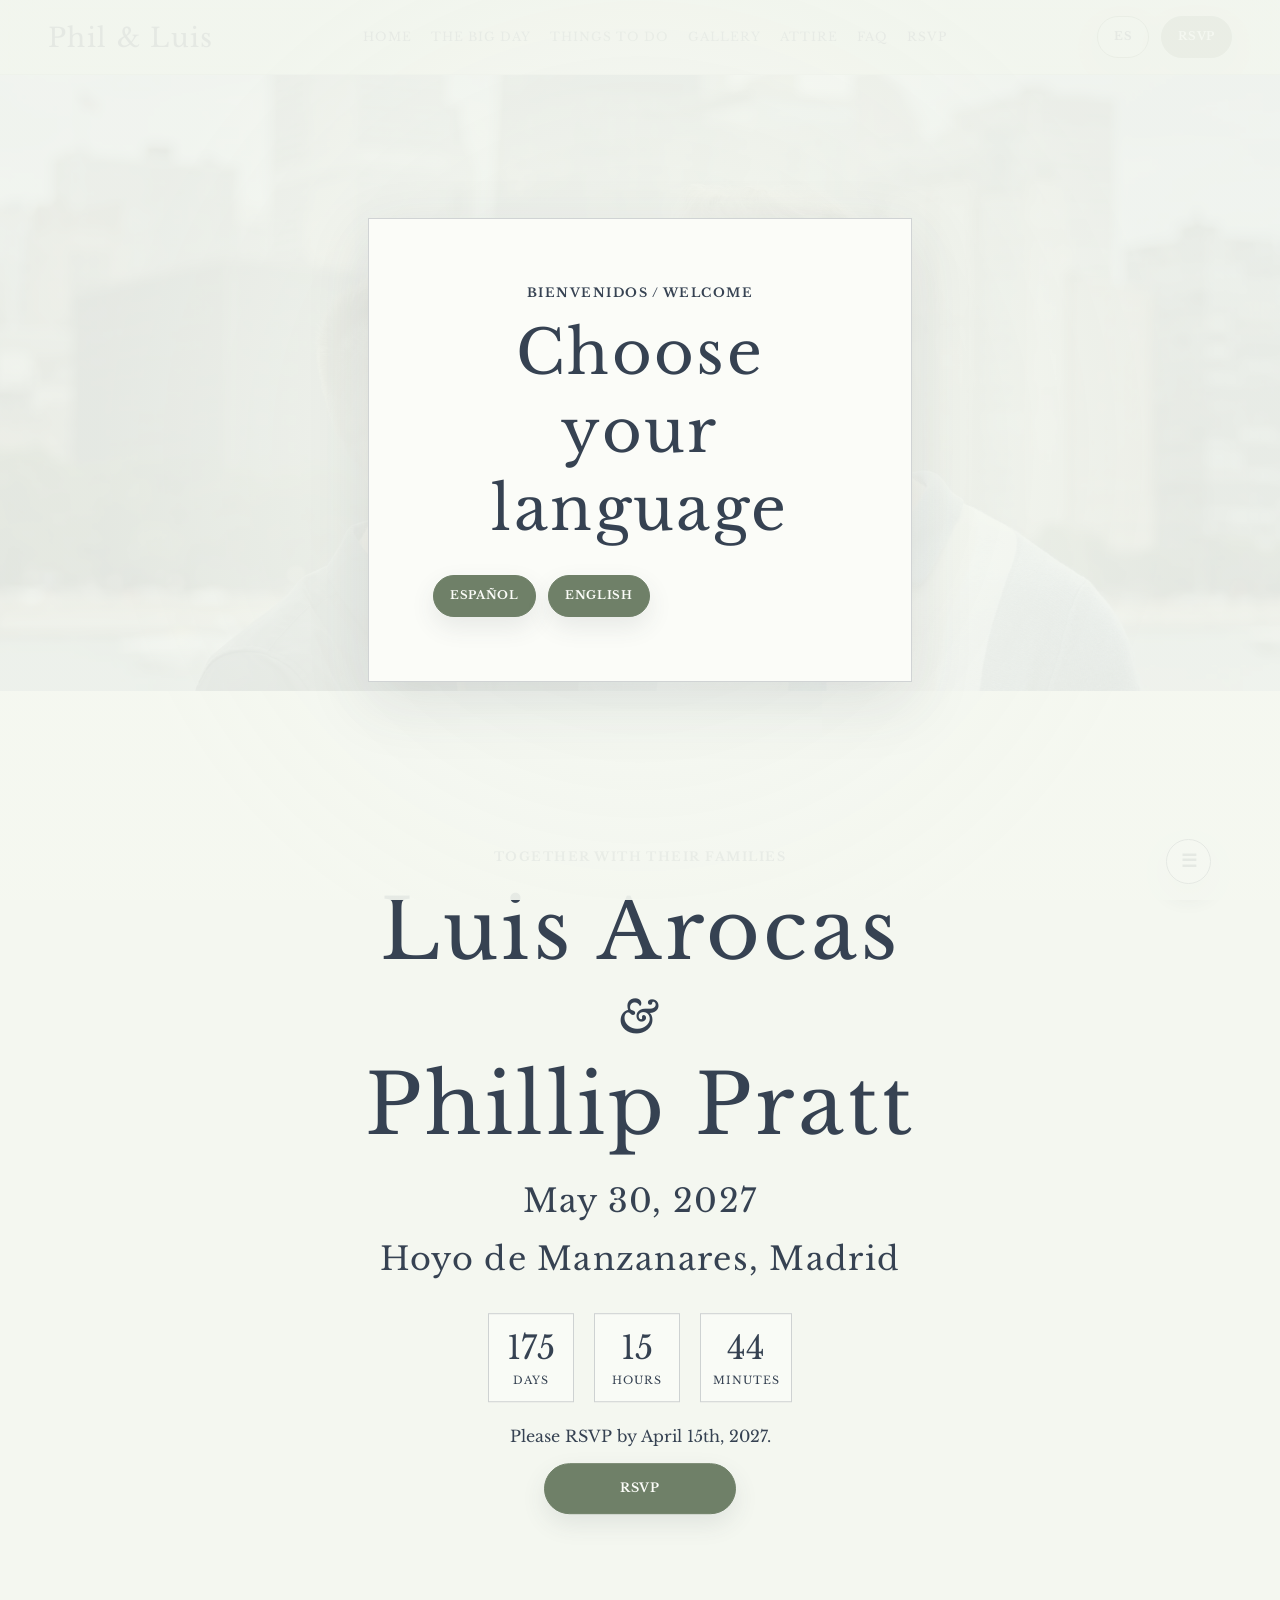
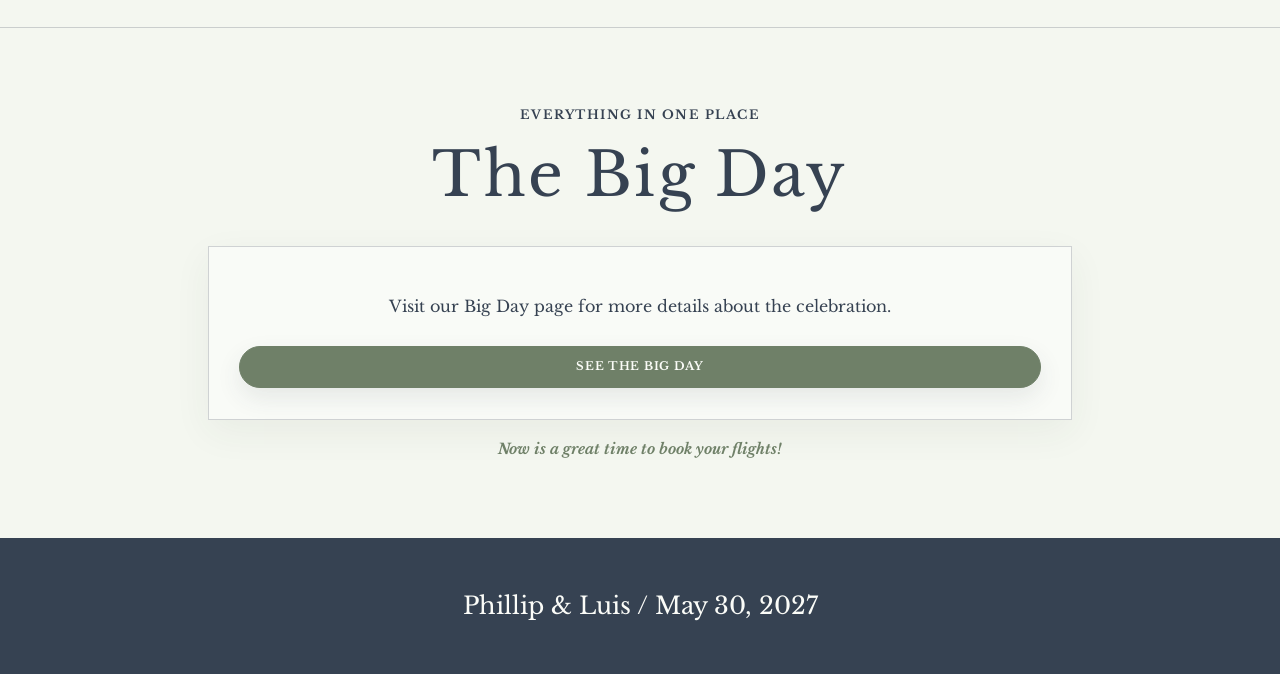
==== commit 78a8a03f: "Clarify RSVP deadline and travel guidance" ====
--- a/index.html
+++ b/index.html
@@ -87,9 +87,7 @@
             <span><strong id="hours">00</strong><small data-i18n="hours">hours</small></span>
             <span><strong id="minutes">00</strong><small data-i18n="minutes">minutes</small></span>
           </div>
-          <p class="rsvp-prompt" data-i18n="rsvpPrompt">
-            RSVPs are now open. Please confirm your attendance below.
-          </p>
+          <p class="rsvp-prompt" data-i18n="rsvpPrompt">Please RSVP by April 15th, 2027.</p>
           <a class="button primary large" id="rsvpHeroLink" href="#" data-i18n="rsvpHero">RSVP</a>
         </div>
       </section>
@@ -106,6 +104,7 @@
           </p>
           <a class="button primary" href="big-day.html" data-i18n="summaryButton">See The Big Day</a>
         </div>
+        <p class="flight-nudge english-only">Now is a great time to book your flights!</p>
       </section>
 
     </main>
@@ -128,6 +127,6 @@
 
     <button class="back-to-top" id="backToTop" type="button" aria-label="Back to top">&#8593;</button>
 
-    <script src="script.js"></script>
+    <script src="script.js?v=20261019c"></script>
   </body>
 </html>
--- a/styles.css
+++ b/styles.css
@@ -253,6 +253,10 @@
   line-height: 1.6;
 }
 
+html[lang="en"] .rsvp-prompt {
+  white-space: nowrap;
+}
+
 .summary-card,
 .gift-card {
   background: rgba(251, 252, 248, 0.82);
@@ -267,6 +271,15 @@
   display: grid;
   gap: 0.65rem;
   padding: clamp(1.35rem, 3vw, 1.9rem);
+  text-align: center;
+}
+
+.flight-nudge {
+  margin: 1.1rem auto 0;
+  color: var(--olive);
+  font-size: 0.92rem;
+  font-style: italic;
+  font-weight: 700;
   text-align: center;
 }
 
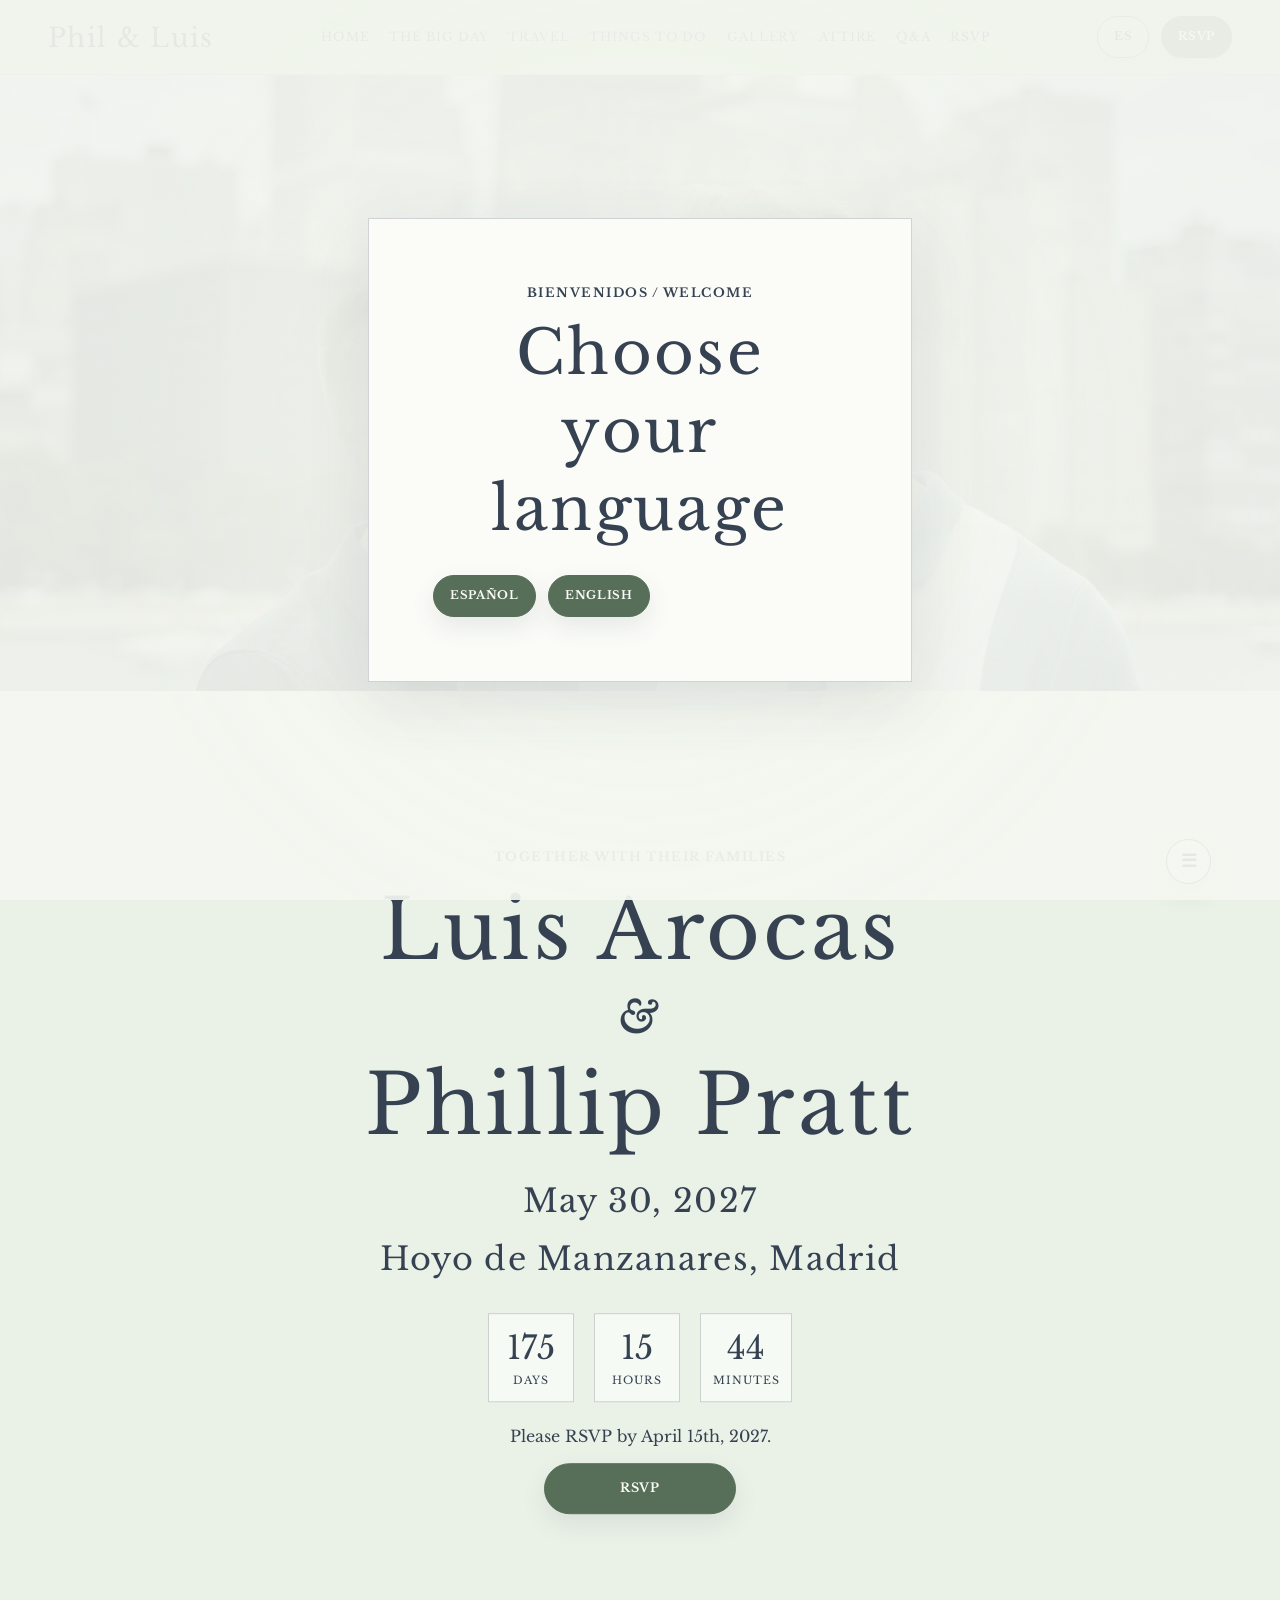
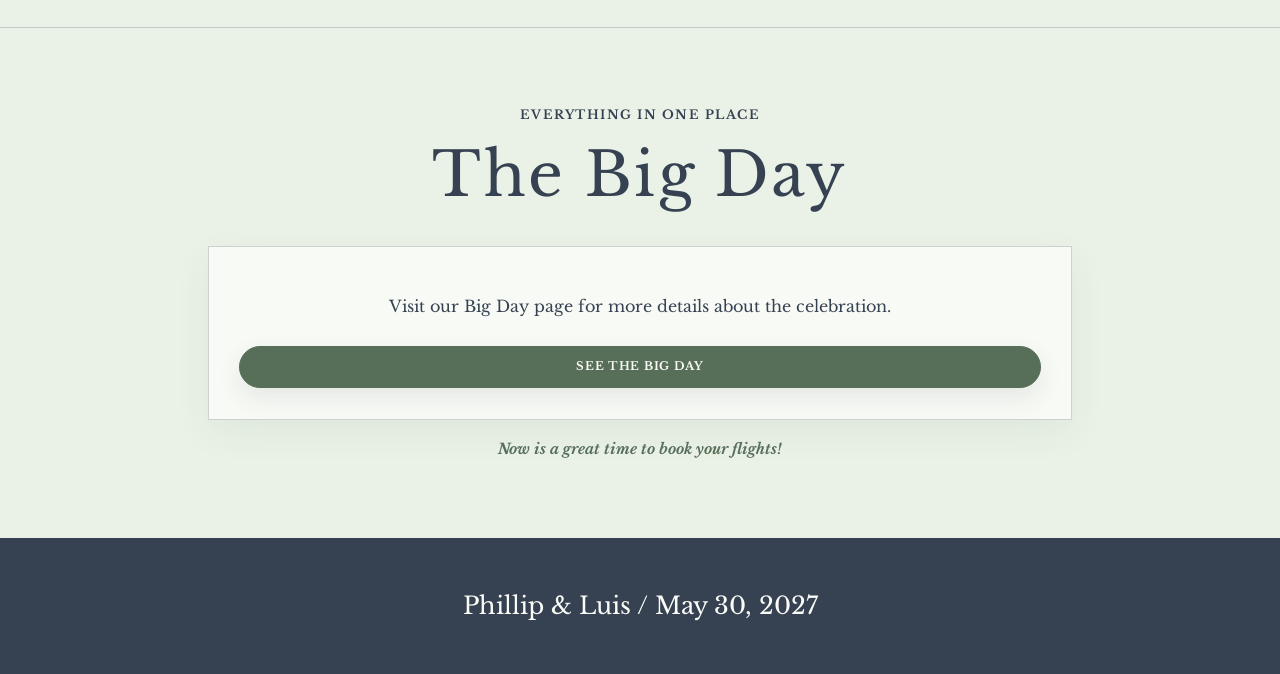
==== commit 5db8474c: "Refresh wedding details travel and styling" ====
--- a/index.html
+++ b/index.html
@@ -49,15 +49,16 @@
       <nav class="desktop-nav" aria-label="Main navigation">
         <a href="#home"><span class="desktop-label" data-i18n="navHome">Home</span><span class="mobile-label" data-i18n="navHomeMobile">Home</span></a>
         <a href="big-day.html"><span class="desktop-label" data-i18n="navBigDay">The Big Day</span><span class="mobile-label" data-i18n="navBigDayMobile">Big Day</span></a>
+        <a class="english-only" href="travel.html"><span class="desktop-label">Travel</span><span class="mobile-label">Travel</span></a>
         <a href="things-to-do.html"><span class="desktop-label" data-i18n="navThings">Things to Do</span><span class="mobile-label" data-i18n="navThingsMobile">Plans</span></a>
         <a href="gallery.html"><span class="desktop-label" data-i18n="navGallery">Gallery</span><span class="mobile-label" data-i18n="navGalleryMobile">Photos</span></a>
         <a class="english-attire-only" href="attire.html"><span class="desktop-label" data-i18n="navAttire">Attire</span><span class="mobile-label" data-i18n="navAttireMobile">Attire</span></a>
-        <a href="faq.html"><span class="desktop-label" data-i18n="navFaq">FAQ</span><span class="mobile-label" data-i18n="navFaqMobile">FAQ</span></a>
-        <a href="https://www.zola.com/wedding/luisandphil/rsvp" data-i18n="navRsvp">RSVP</a>
+        <a href="faq.html"><span class="desktop-label" data-i18n="navFaq">Q&amp;A</span><span class="mobile-label" data-i18n="navFaqMobile">Q&amp;A</span></a>
+        <a href="https://www.zola.com/wedding/luisandphil/rsvp" target="_blank" rel="noopener noreferrer" data-i18n="navRsvp">RSVP</a>
       </nav>
       <div class="header-actions">
         <button class="lang-toggle" id="languageToggle" type="button" aria-label="Switch language">ES</button>
-        <a class="rsvp-link" id="rsvpHeaderLink" href="#" data-i18n="rsvp">RSVP</a>
+        <a class="rsvp-link" id="rsvpHeaderLink" href="#" target="_blank" rel="noopener noreferrer" data-i18n="rsvp">RSVP</a>
       </div>
     </header>
 
@@ -88,7 +89,7 @@
             <span><strong id="minutes">00</strong><small data-i18n="minutes">minutes</small></span>
           </div>
           <p class="rsvp-prompt" data-i18n="rsvpPrompt">Please RSVP by April 15th, 2027.</p>
-          <a class="button primary large" id="rsvpHeroLink" href="#" data-i18n="rsvpHero">RSVP</a>
+          <a class="button primary large" id="rsvpHeroLink" href="#" target="_blank" rel="noopener noreferrer" data-i18n="rsvpHero">RSVP</a>
         </div>
       </section>
 
@@ -118,10 +119,11 @@
       <div class="section-menu-panel">
         <a href="#home" data-i18n="navHome">Home</a>
         <a href="big-day.html" data-i18n="navBigDay">The Big Day</a>
+        <a class="english-only" href="travel.html">Travel</a>
         <a href="things-to-do.html" data-i18n="navThings">Things to Do</a>
         <a href="gallery.html" data-i18n="navGallery">Gallery</a>
         <a class="english-attire-only" href="attire.html" data-i18n="navAttire">Attire</a>
-        <a href="faq.html" data-i18n="navFaq">FAQ</a>
+        <a href="faq.html" data-i18n="navFaq">Q&amp;A</a>
       </div>
     </div>
 
--- a/styles.css
+++ b/styles.css
@@ -1,8 +1,8 @@
 :root {
-  --cream: #f4f7f0;
+  --cream: #eaf2e8;
   --paper: #fbfcf8;
-  --sage: #ced9cb;
-  --olive: #6f8068;
+  --sage: #b9cdb8;
+  --olive: #576f59;
   --deep: #364252;
   --moss: #dfe7db;
   --clay: #997b68;
@@ -46,7 +46,7 @@
   align-items: center;
   gap: 1rem;
   padding: 1rem clamp(1rem, 4vw, 3rem);
-  background: rgba(206, 217, 203, 0.88);
+  background: rgba(185, 205, 184, 0.88);
   border-bottom: 1px solid var(--line);
   backdrop-filter: blur(18px);
 }
@@ -372,6 +372,31 @@
   gap: 0.8rem;
 }
 
+.event-summary {
+  width: min(54rem, 100%);
+  margin-inline: auto;
+  display: grid;
+  gap: 0.8rem;
+}
+
+.event-summary article {
+  display: grid;
+  gap: 0.65rem;
+  padding: clamp(1.1rem, 2.5vw, 1.5rem);
+  background: rgba(251, 252, 248, 0.76);
+  border: 1px solid var(--line);
+  box-shadow: 0 12px 36px rgba(55, 61, 45, 0.06);
+  text-align: center;
+}
+
+.event-summary p {
+  margin: 0;
+}
+
+.event-summary h3 {
+  margin: 0;
+}
+
 .timeline article,
 .venue-panel,
 .info-grid article,
@@ -410,6 +435,36 @@
   margin-top: 1rem;
   padding: clamp(1.2rem, 3vw, 1.8rem);
   text-align: center;
+}
+
+.travel-cta {
+  width: min(54rem, 100%);
+  margin: 1rem auto 0;
+  display: flex;
+  align-items: center;
+  justify-content: center;
+  gap: 1rem;
+  padding: 1rem 1.2rem;
+  background: rgba(231, 236, 227, 0.88);
+  border: 1px solid rgba(54, 66, 82, 0.14);
+  text-align: center;
+}
+
+.travel-cta p {
+  margin: 0;
+}
+
+.travel-cta .button {
+  flex: 0 0 auto;
+}
+
+.detail-links {
+  width: min(54rem, 100%);
+  margin-inline: auto;
+}
+
+.detail-links .travel-cta {
+  width: 100%;
 }
 
 .attire,
@@ -515,6 +570,10 @@
   display: none;
 }
 
+html[lang="en"] .spanish-only {
+  display: none;
+}
+
 html[lang="es"] .english-attire-only {
   display: none;
 }
@@ -533,6 +592,45 @@
   background: rgba(251, 252, 248, 0.82);
   border: 1px solid var(--line);
   box-shadow: 0 12px 36px rgba(55, 61, 45, 0.06);
+}
+
+.travel-choice-note {
+  width: min(48rem, 100%);
+  margin: 0 auto;
+  color: var(--deep);
+  text-align: center;
+}
+
+.shuttle-panel {
+  width: min(58rem, 100%);
+  margin: 1.25rem auto 0;
+  padding: clamp(1.35rem, 3vw, 1.9rem);
+  background: rgba(231, 236, 227, 0.88);
+  border: 1px solid rgba(54, 66, 82, 0.14);
+  text-align: center;
+}
+
+.shuttle-stops {
+  display: grid;
+  grid-template-columns: repeat(2, minmax(0, 1fr));
+  gap: 0.85rem;
+  margin-top: 1rem;
+}
+
+.shuttle-stops div {
+  padding: 1rem;
+  background: rgba(251, 252, 248, 0.72);
+  border: 1px solid var(--line);
+}
+
+.shuttle-stops strong,
+.shuttle-stops span {
+  display: block;
+}
+
+.shuttle-stops span {
+  margin-top: 0.35rem;
+  font-size: 0.88rem;
 }
 
 .shuttle-card {
@@ -990,7 +1088,7 @@
 
 .section-menu-panel a:hover {
   border-color: var(--line);
-  background: rgba(206, 217, 203, 0.24);
+  background: rgba(185, 205, 184, 0.24);
 }
 
 .floral {
@@ -1045,10 +1143,12 @@
   }
 
   .timeline article,
+  .event-summary,
   .split,
   .info-grid,
   .hotel-grid,
   .travel-note,
+  .shuttle-stops,
   .feature-grid,
   .city-grid,
   .attire-layout,
@@ -1219,6 +1319,10 @@
     flex-direction: column;
   }
 
+  .travel-cta {
+    flex-direction: column;
+  }
+
   .subpage-hero p {
     font-size: 0.94rem;
   }
@@ -1228,11 +1332,11 @@
   }
 
   .couple-photo-banner img {
-    object-position: center 44%;
+    object-position: center 32%;
   }
 
   .couple-photo-banner {
-    aspect-ratio: 4 / 5;
+    aspect-ratio: 3 / 2;
   }
 
   .gallery-page-grid {
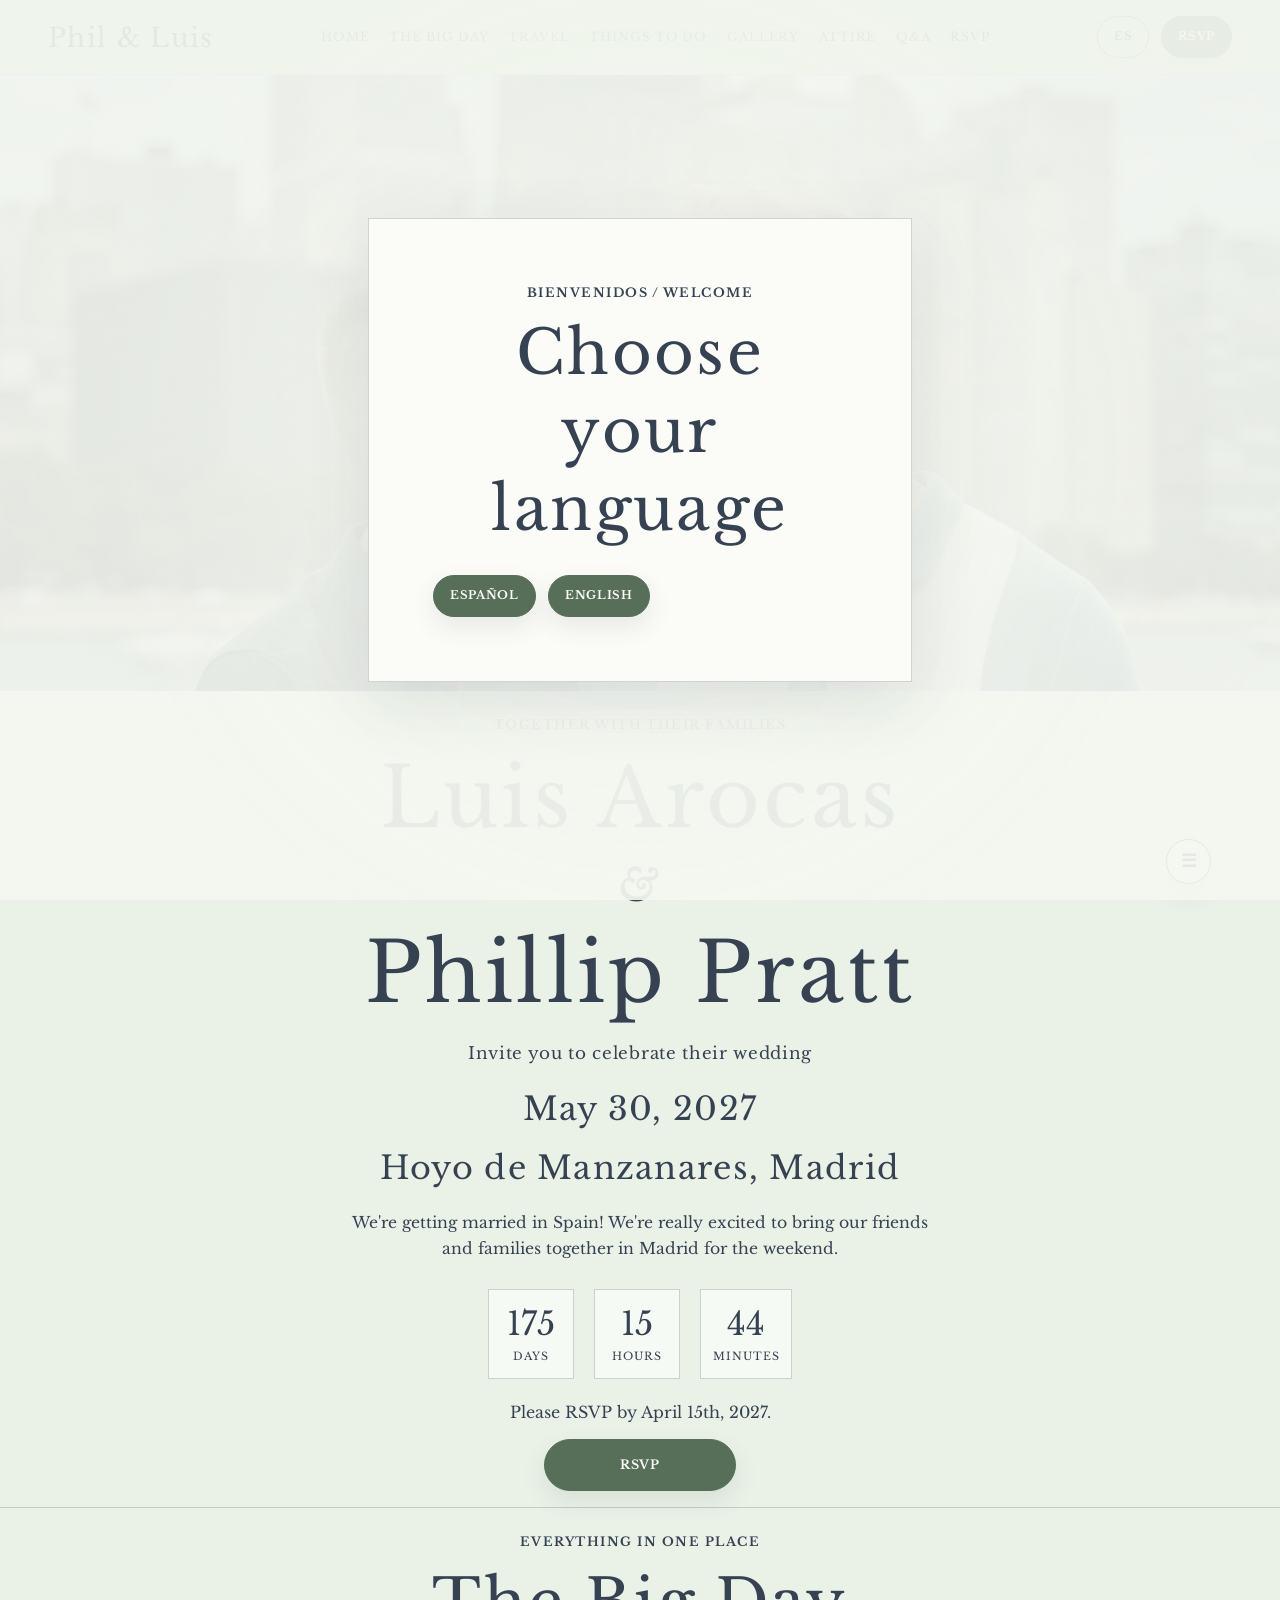
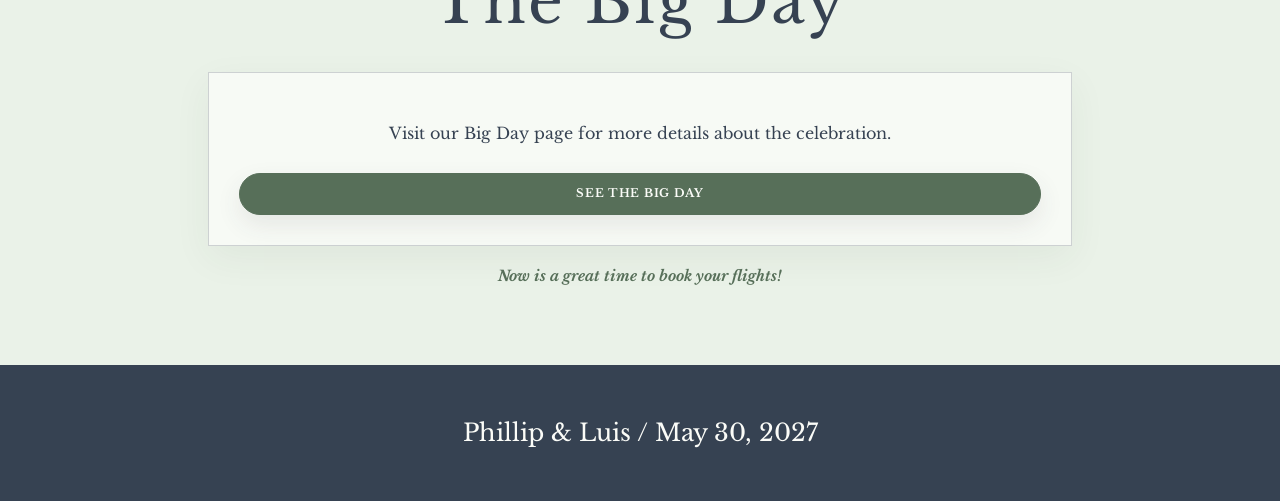
==== commit 3bbca1e7: "Refine wedding website copy and personal details" ====
--- a/index.html
+++ b/index.html
@@ -81,8 +81,10 @@
             <span class="amp">&amp;</span>
             <span data-i18n="secondName">Phillip Pratt</span>
           </h1>
+          <p class="invitation-line" data-i18n="invitationLine">Invite you to celebrate their wedding</p>
           <p class="date" data-i18n="date">May 30, 2027</p>
           <p class="place" data-i18n="place">Hoyo de Manzanares, Madrid</p>
+          <p class="personal-note" data-i18n="personalNote">We're getting married in Spain! We're really excited to bring our friends and families together in Madrid for the weekend.</p>
           <div class="countdown" id="countdown" aria-label="Countdown to wedding">
             <span><strong id="days">000</strong><small data-i18n="days">days</small></span>
             <span><strong id="hours">00</strong><small data-i18n="hours">hours</small></span>
@@ -129,6 +131,6 @@
 
     <button class="back-to-top" id="backToTop" type="button" aria-label="Back to top">&#8593;</button>
 
-    <script src="script.js?v=20261019c"></script>
+    <script src="script.js?v=20261112b"></script>
   </body>
 </html>
--- a/styles.css
+++ b/styles.css
@@ -193,16 +193,16 @@
 }
 
 .hero {
-  min-height: calc(100vh - 4.25rem);
+  min-height: auto;
   display: grid;
   place-items: center;
-  padding: clamp(3rem, 6vw, 5.5rem) 1.25rem clamp(7rem, 15vw, 12rem);
+  padding: clamp(1.1rem, 2vw, 1.5rem) 1.25rem 1rem;
   text-align: center;
 }
 
 .hero-inner {
   width: min(62rem, 100%);
-  transform: translateY(clamp(3.8rem, 8.8vh, 6.4rem));
+  transform: none;
 }
 
 .hero h1 {
@@ -220,6 +220,13 @@
   color: var(--deep);
   font-size: 0.54em;
   font-style: italic;
+}
+
+.invitation-line {
+  margin: 0.8rem 0 0;
+  color: var(--deep);
+  font-size: clamp(0.84rem, 1.5vw, 1.05rem);
+  letter-spacing: 0.04em;
 }
 
 .date,
@@ -232,6 +239,14 @@
 .place {
   margin-top: 0.35rem;
   color: var(--deep);
+}
+
+.personal-note {
+  width: min(36rem, 100%);
+  margin: 1rem auto 0;
+  color: var(--deep);
+  font-size: clamp(0.82rem, 1.5vw, 0.98rem);
+  line-height: 1.65;
 }
 
 .countdown {
@@ -283,8 +298,8 @@
   text-align: center;
 }
 
-.teaser-section {
-  padding-top: clamp(2.7rem, 6vw, 4rem);
+.section.teaser-section {
+  padding-top: clamp(1rem, 2vw, 1.5rem);
 }
 
 .couple-photo-banner {
@@ -435,6 +450,13 @@
   margin-top: 1rem;
   padding: clamp(1.2rem, 3vw, 1.8rem);
   text-align: center;
+}
+
+.venue-links {
+  display: grid;
+  justify-items: center;
+  gap: 0.65rem;
+  margin-top: 0.8rem;
 }
 
 .travel-cta {
@@ -1226,15 +1248,19 @@
   }
 
   .hero {
-    min-height: calc(100vh - 6.25rem);
-    padding-top: 3rem;
+    min-height: auto;
+    padding-top: 0.65rem;
     padding-inline: 1.2rem;
-    padding-bottom: 48vw;
+    padding-bottom: 0.75rem;
+  }
+
+  .section.teaser-section {
+    padding-top: 1rem;
   }
 
   .hero-inner {
     width: min(21.25rem, 100%);
-    transform: translateY(2.9rem);
+    transform: none;
   }
 
   .hero h1 {
@@ -1332,11 +1358,11 @@
   }
 
   .couple-photo-banner img {
-    object-position: center 32%;
+    object-position: center 36%;
   }
 
   .couple-photo-banner {
-    aspect-ratio: 3 / 2;
+    aspect-ratio: 4 / 3;
   }
 
   .gallery-page-grid {
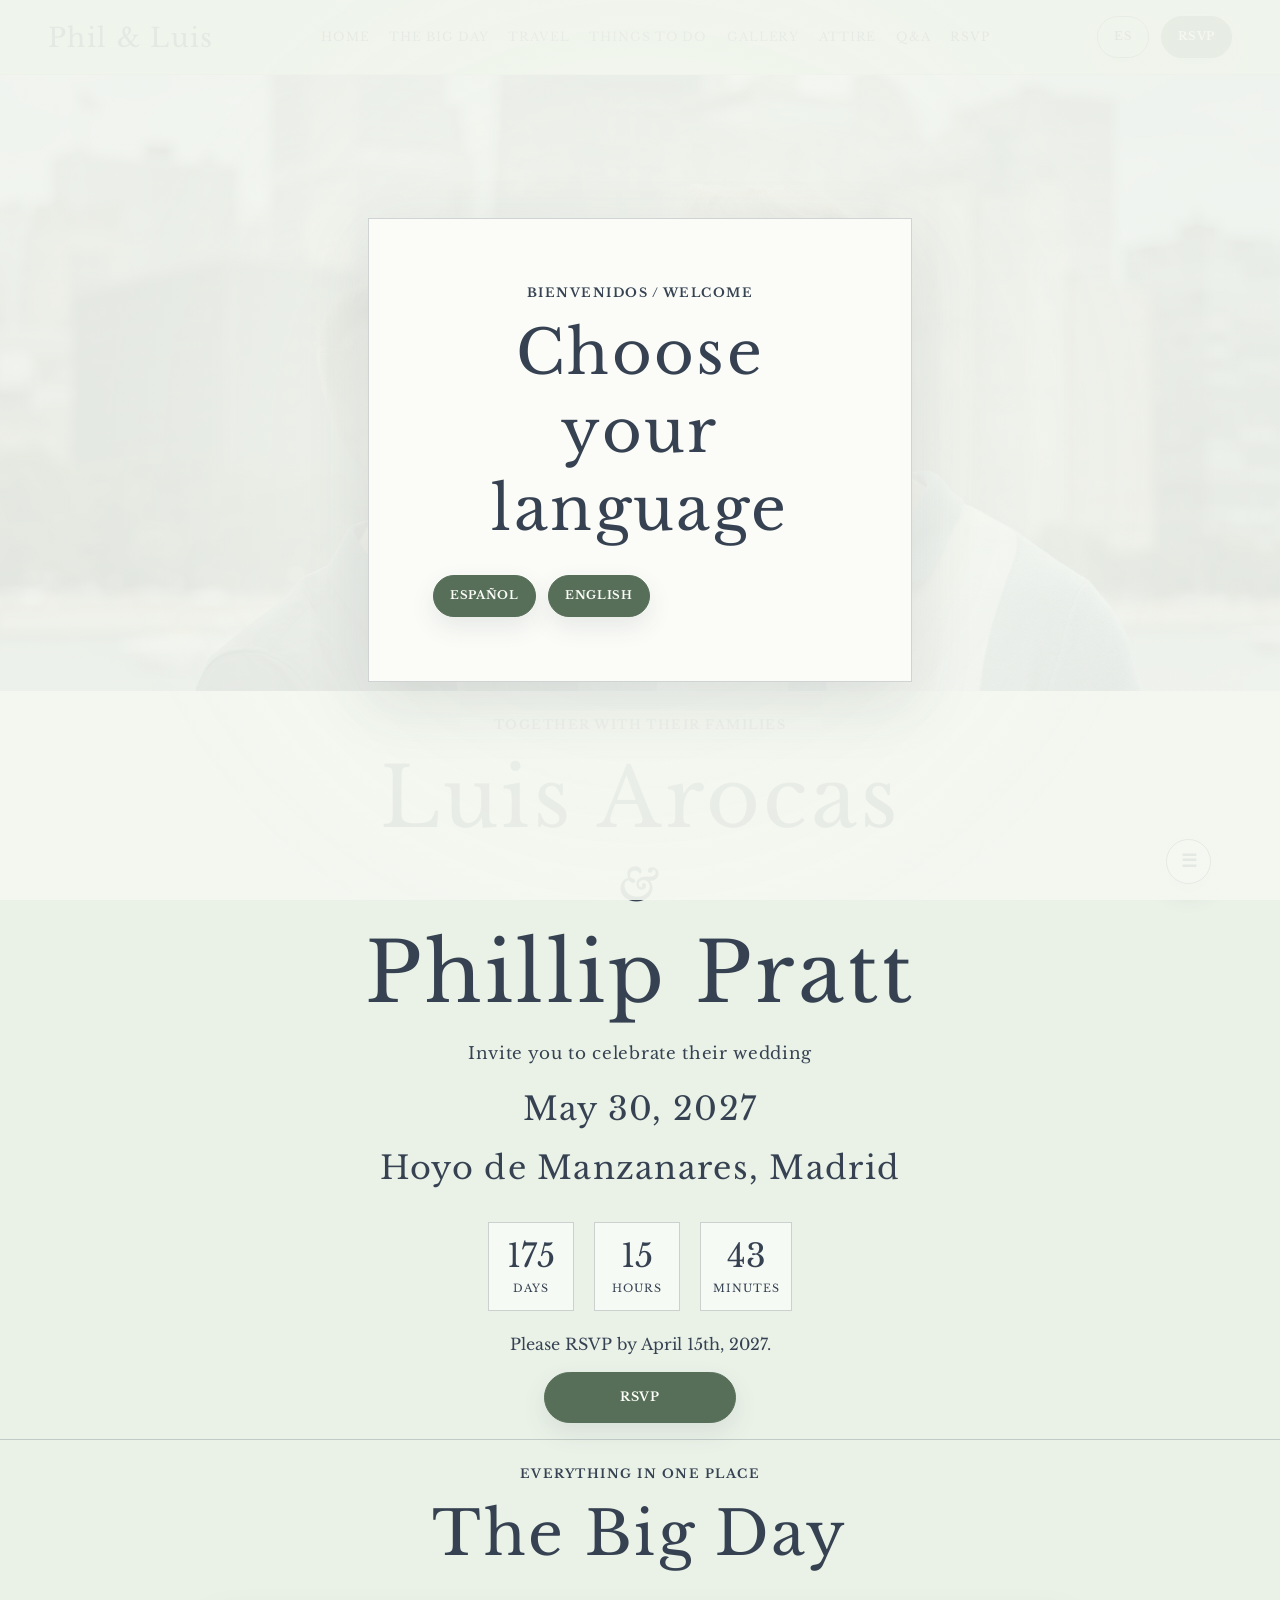
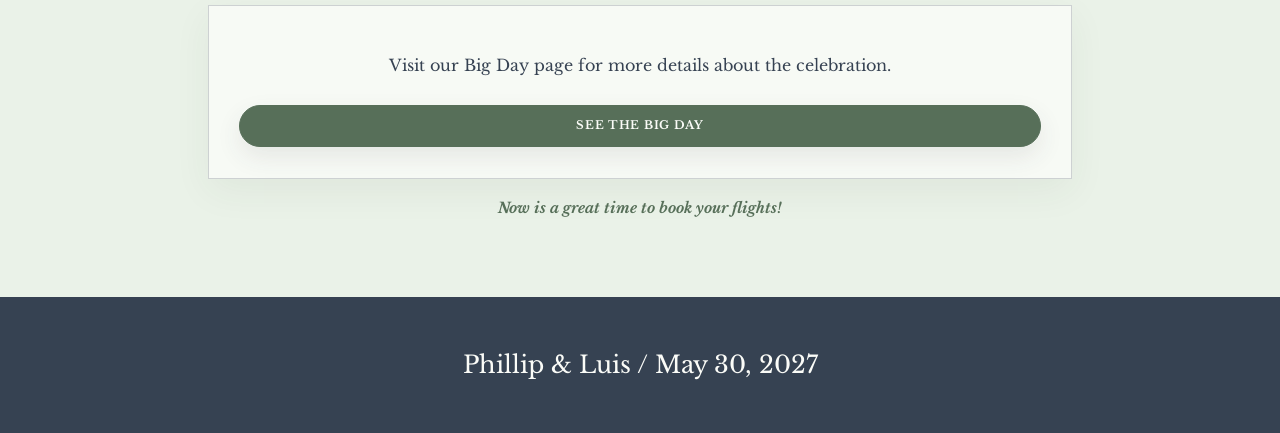
==== commit 673bf9ce: "Keep homepage invitation tone consistent" ====
--- a/index.html
+++ b/index.html
@@ -84,7 +84,6 @@
           <p class="invitation-line" data-i18n="invitationLine">Invite you to celebrate their wedding</p>
           <p class="date" data-i18n="date">May 30, 2027</p>
           <p class="place" data-i18n="place">Hoyo de Manzanares, Madrid</p>
-          <p class="personal-note" data-i18n="personalNote">We're getting married in Spain! We're really excited to bring our friends and families together in Madrid for the weekend.</p>
           <div class="countdown" id="countdown" aria-label="Countdown to wedding">
             <span><strong id="days">000</strong><small data-i18n="days">days</small></span>
             <span><strong id="hours">00</strong><small data-i18n="hours">hours</small></span>
@@ -131,6 +130,6 @@
 
     <button class="back-to-top" id="backToTop" type="button" aria-label="Back to top">&#8593;</button>
 
-    <script src="script.js?v=20261112b"></script>
+    <script src="script.js?v=20261112c"></script>
   </body>
 </html>
--- a/styles.css
+++ b/styles.css
@@ -239,14 +239,6 @@
 .place {
   margin-top: 0.35rem;
   color: var(--deep);
-}
-
-.personal-note {
-  width: min(36rem, 100%);
-  margin: 1rem auto 0;
-  color: var(--deep);
-  font-size: clamp(0.82rem, 1.5vw, 0.98rem);
-  line-height: 1.65;
 }
 
 .countdown {
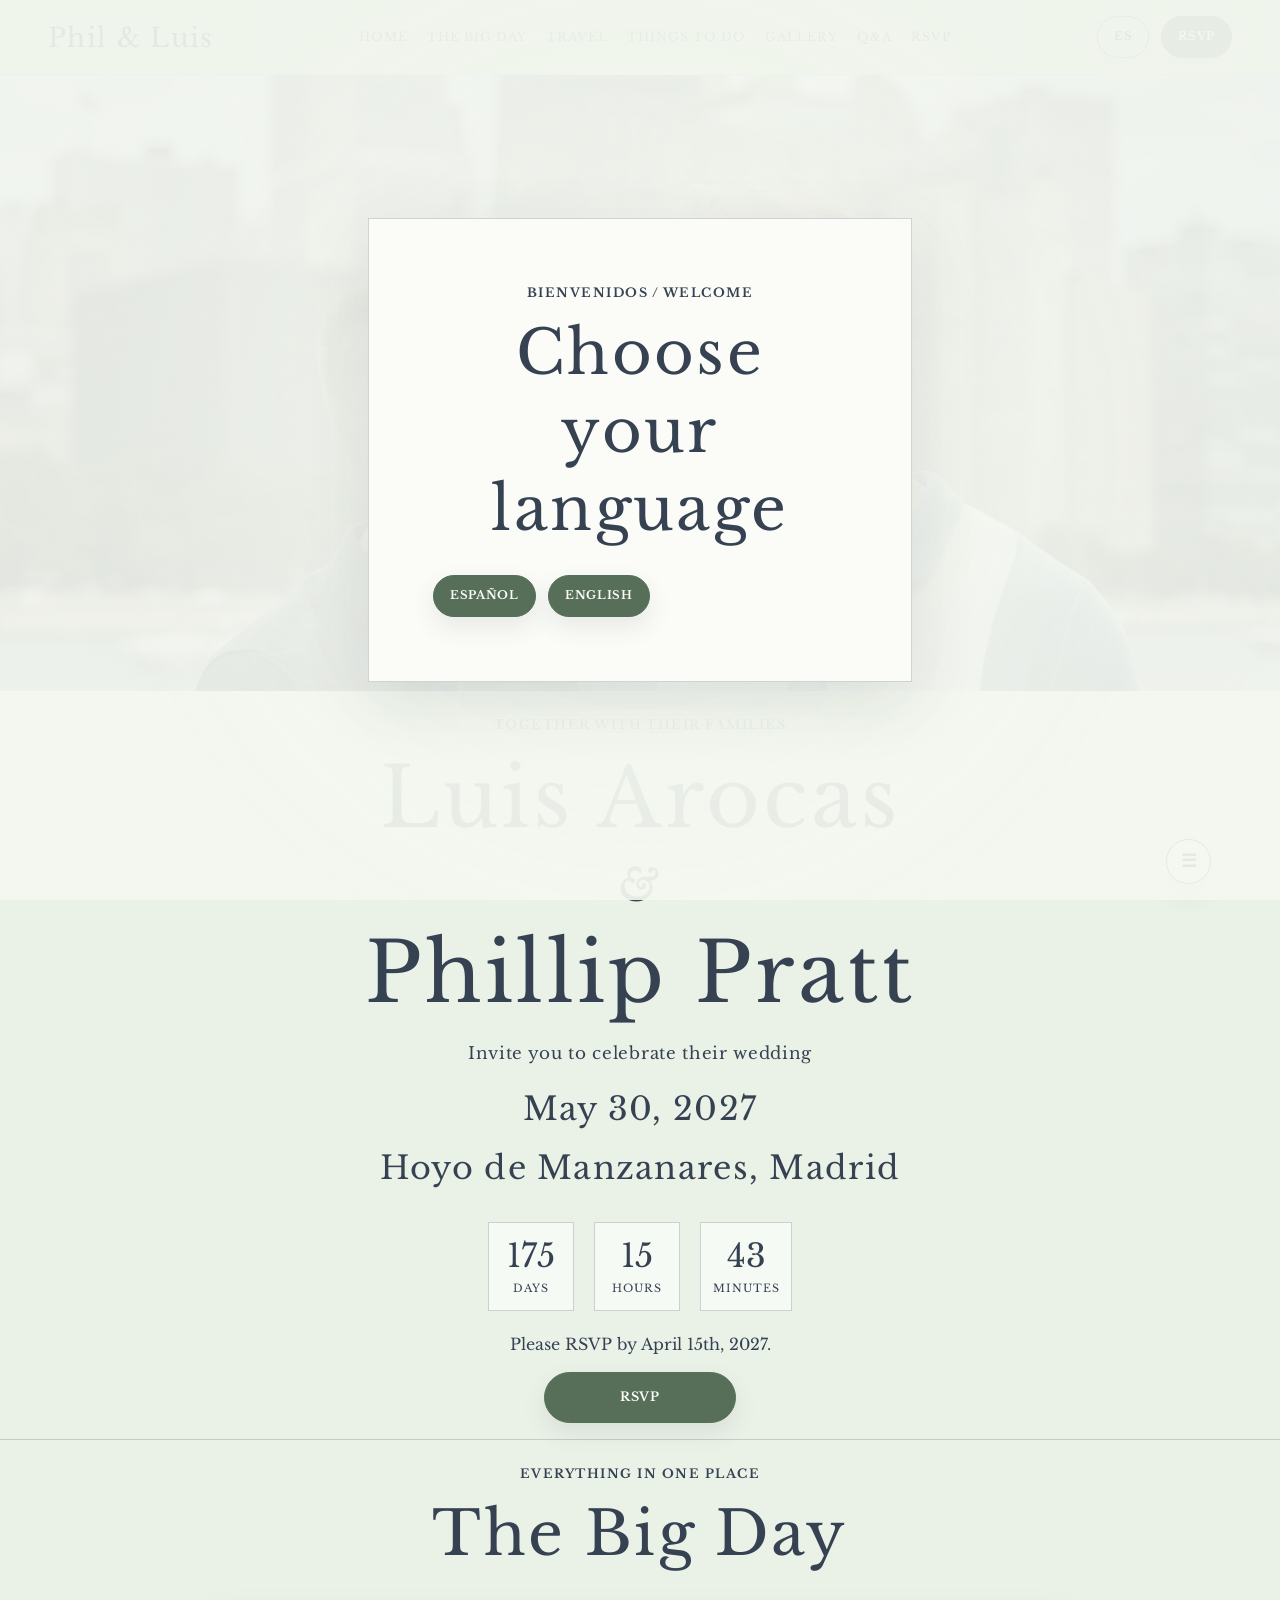
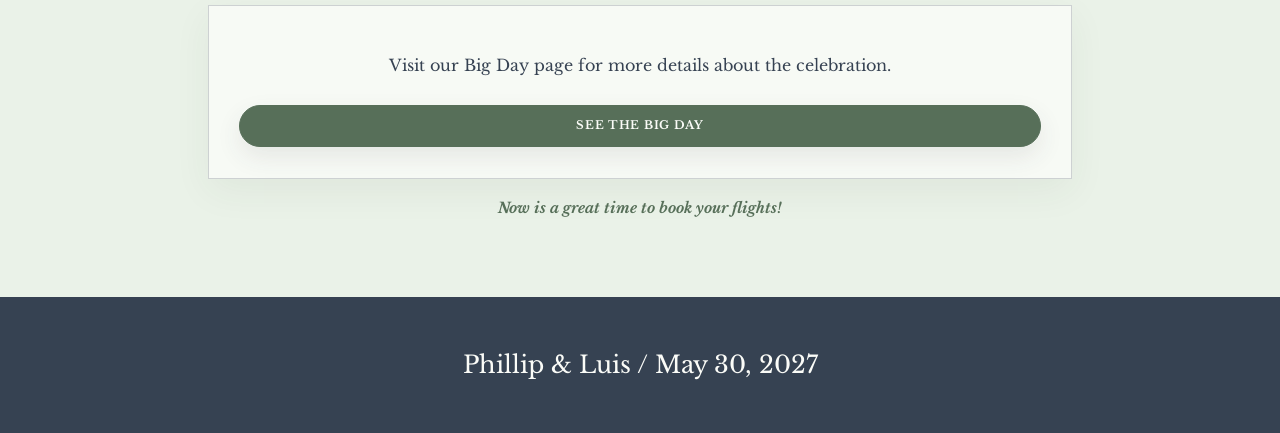
==== commit 38c870db: "Move attire into the big day page" ====
--- a/index.html
+++ b/index.html
@@ -52,7 +52,6 @@
         <a class="english-only" href="travel.html"><span class="desktop-label">Travel</span><span class="mobile-label">Travel</span></a>
         <a href="things-to-do.html"><span class="desktop-label" data-i18n="navThings">Things to Do</span><span class="mobile-label" data-i18n="navThingsMobile">Plans</span></a>
         <a href="gallery.html"><span class="desktop-label" data-i18n="navGallery">Gallery</span><span class="mobile-label" data-i18n="navGalleryMobile">Photos</span></a>
-        <a class="english-attire-only" href="attire.html"><span class="desktop-label" data-i18n="navAttire">Attire</span><span class="mobile-label" data-i18n="navAttireMobile">Attire</span></a>
         <a href="faq.html"><span class="desktop-label" data-i18n="navFaq">Q&amp;A</span><span class="mobile-label" data-i18n="navFaqMobile">Q&amp;A</span></a>
         <a href="https://www.zola.com/wedding/luisandphil/rsvp" target="_blank" rel="noopener noreferrer" data-i18n="navRsvp">RSVP</a>
       </nav>
@@ -123,7 +122,6 @@
         <a class="english-only" href="travel.html">Travel</a>
         <a href="things-to-do.html" data-i18n="navThings">Things to Do</a>
         <a href="gallery.html" data-i18n="navGallery">Gallery</a>
-        <a class="english-attire-only" href="attire.html" data-i18n="navAttire">Attire</a>
         <a href="faq.html" data-i18n="navFaq">Q&amp;A</a>
       </div>
     </div>
--- a/styles.css
+++ b/styles.css
@@ -290,6 +290,12 @@
   text-align: center;
 }
 
+.bank-transfer-note {
+  margin: 0.3rem 0 0;
+  color: var(--deep);
+  font-size: 0.92rem;
+}
+
 .section.teaser-section {
   padding-top: clamp(1rem, 2vw, 1.5rem);
 }
@@ -384,6 +390,10 @@
   margin-inline: auto;
   display: grid;
   gap: 0.8rem;
+}
+
+.transport-summary {
+  grid-template-columns: repeat(2, minmax(0, 1fr));
 }
 
 .event-summary article {
@@ -872,9 +882,18 @@
 
 .attire-copy {
   display: grid;
-  gap: 1rem;
+  gap: 0.2rem;
   align-content: start;
   padding: clamp(1.35rem, 3vw, 1.9rem);
+}
+
+.attire-copy h2,
+.attire-copy p {
+  margin: 0;
+}
+
+.attire-copy h2 {
+  line-height: 1.15;
 }
 
 .attire-gallery {
